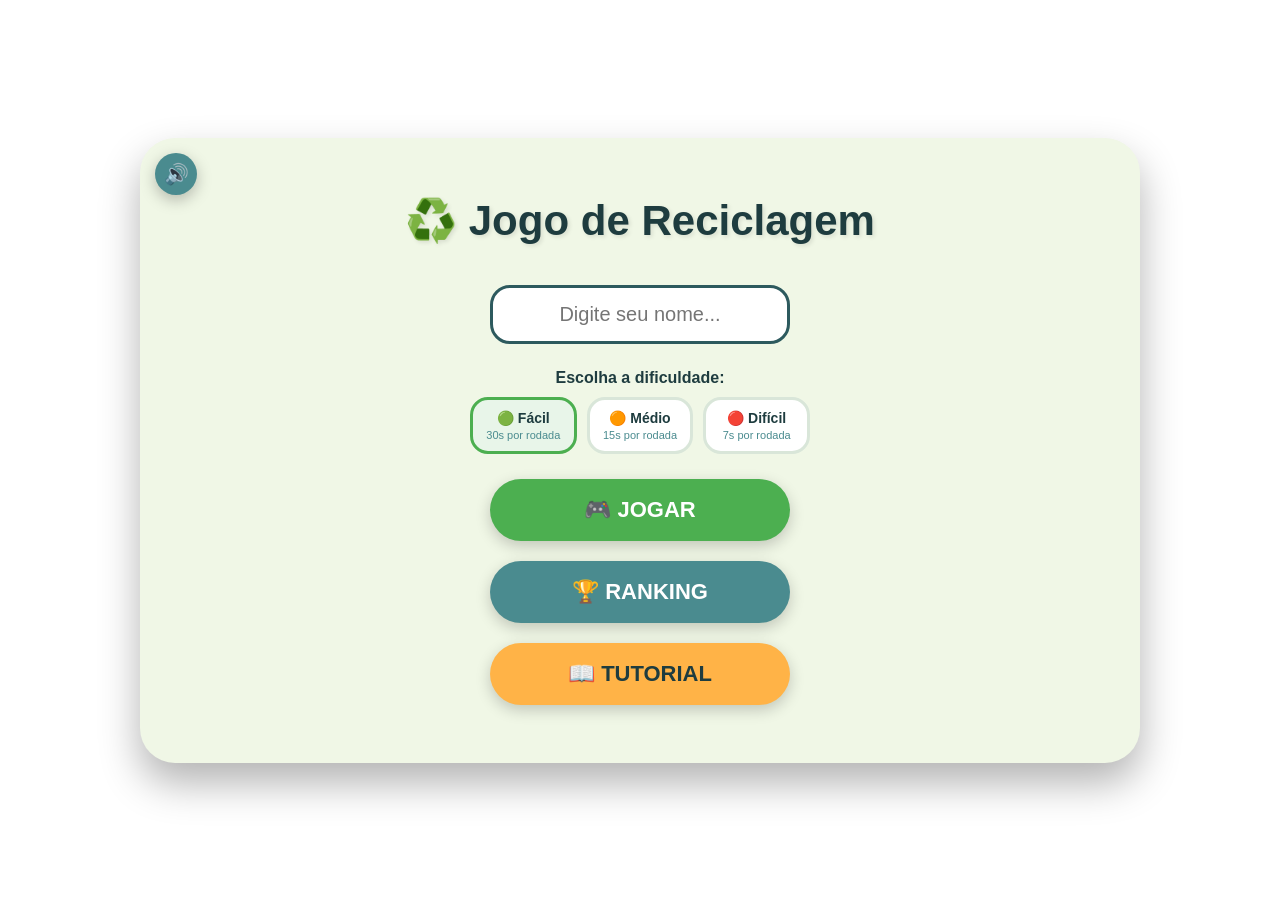
==== src/main/resources/static/index.html @ 47bd76f8 "Adiciona efeitos sonoros e feedback visual nas jogadas Sons de clique, acerto, erro, tempo esgotado," ====
<!DOCTYPE html>
<html lang="pt-BR">
<head>
    <meta charset="UTF-8">
    <meta name="viewport" content="width=device-width, initial-scale=1.0">
    <title>♻️ Jogo de Reciclagem - 10 Rodadas</title>

    <style>

        *{
            margin:0;
            padding:0;
            box-sizing:border-box;
            font-family:'Segoe UI',Tahoma,Geneva,Verdana,sans-serif;
        }

        body{
            background:url('images/backgroud/fundo-jogo.jpg');
            background-size:cover;
            background-position:center;
            background-repeat:no-repeat;
            min-height:100vh;
            display:flex;
            justify-content:center;
            align-items:center;
            padding:10px;
        }

        .game-container{
            background:#f0f7e6;
            border-radius:35px;
            padding:18px 25px;
            box-shadow:0 20px 40px rgba(0,0,0,0.3);
            max-width:1000px;
            width:100%;
            max-height:calc(100vh - 20px);
            overflow:auto;
            position:relative;
        }

        .manual-btn{
            position:absolute;
            top:15px;
            right:15px;
            width:42px;
            height:42px;
            border-radius:50%;
            border:none;
            background:#ffb347;
            color:#1e3c3f;
            font-size:26px;
            font-weight:bold;
            cursor:pointer;
            box-shadow:0 5px 15px rgba(0,0,0,0.25);
            display:flex;
            align-items:center;
            justify-content:center;
            text-decoration:none;
            transition:transform 0.3s, background 0.3s;
        }

        .manual-btn:hover{
            transform:scale(1.1);
            background:#ffd27f;
        }

        .header{
            display:flex;
            justify-content:space-between;
            align-items:center;
            margin-bottom:15px;
            background:#2d5a5e;
            padding:12px 25px;
            border-radius:30px;
            color:white;
        }

        .round-info{
            font-size:20px;
            font-weight:bold;
            background:#ffb347;
            padding:8px 20px;
            border-radius:30px;
            color:#1e3c3f;
        }

        .score-info{
            font-size:22px;
            font-weight:bold;
            background:#ff6f61;
            padding:8px 20px;
            border-radius:30px;
        }

        .attempts-info{
            font-size:18px;
            background:#4a8b8f;
            padding:8px 20px;
            border-radius:30px;
        }

        .lixeira-section{
            background:#d9e6d9;
            border-radius:30px;
            padding:12px;
            margin-bottom:15px;
            text-align:center;
        }

        .lixeira-title{
            font-size:18px;
            color:#1e3c3f;
            margin-bottom:5px;
            font-weight:bold;
        }

        .lixeira-card{
        background:#d9e6d9;
        padding:0;
        border-radius:30px;
        display:inline-block;
        min-width:auto;
        box-shadow:none;
        border:none;
        cursor:pointer;
        transition:transform 0.3s;
    }

        .lixeira-card:hover{
            transform:scale(1.02);
        }

        .lixeira-icon{
            margin-bottom:0;
        }

        .lixeira-icon img{
            width:260px;
            height:260px;
            object-fit:contain;
            display:block;
        }

        .itens-section{
            margin-bottom:15px;
        }

        .itens-grid{
            display:grid;
            grid-template-columns:repeat(4,1fr);
            gap:12px;
            margin-top:10px;
        }

        .item-card{
            background:white;
            border-radius:22px;
            padding:12px;
            text-align:center;
            box-shadow:0 5px 15px rgba(0,0,0,0.1);
            cursor:grab;
            transition:all 0.3s;
            border:3px solid #4a8b8f;
            user-select:none;
        }

        .item-card:hover{
            transform:scale(1.05);
            box-shadow:0 10px 25px rgba(0,0,0,0.2);
        }

        .item-icon{
            width:75px;
            height:75px;
            margin:0 auto 6px;
            display:flex;
            align-items:center;
            justify-content:center;
        }

        .item-icon img{
            width:75px;
            height:75px;
            object-fit:contain;
            display:block;
        }

        .item-nome{
            font-size:16px;
            font-weight:bold;
            color:#1e3c3f;
            margin-bottom:0;
        }

        .message-area{
            background:#ffb347;
            border-radius:25px;
            padding:12px;
            margin:12px 0;
            text-align:center;
            font-size:20px;
            font-weight:bold;
            color:#1e3c3f;
            min-height:55px;
            display:flex;
            align-items:center;
            justify-content:center;
        }

        .next-round-btn{
            background:#2d5a5e;
            color:white;
            border:none;
            padding:14px 30px;
            font-size:22px;
            font-weight:bold;
            border-radius:30px;
            cursor:pointer;
            width:100%;
            display:none;
        }

        .reset-btn{
            background:#ff6f61;
            color:white;
            border:none;
            padding:15px 30px;
            font-size:20px;
            font-weight:bold;
            border-radius:30px;
            cursor:pointer;
            margin-top:20px;
        }

        .final-score{
            text-align:center;
            padding:40px;
            background:white;
            border-radius:40px;
        }

        .hidden{
            display:none !important;
        }

        .drag-over{
            background:#e0f0e0 !important;
            border-color:#4CAF50 !important;
        }

        /* Estilos do Menu Inicial */
        .start-menu {
            text-align: center;
            padding: 40px 20px;
            display: flex;
            flex-direction: column;
            align-items: center;
            justify-content: center;
            min-height: 400px;
        }

        .start-menu h1 {
            color: #1e3c3f;
            margin-bottom: 40px;
            font-size: 42px;
            text-shadow: 2px 2px 4px rgba(0,0,0,0.1);
        }

        .menu-buttons {
            display: flex;
            flex-direction: column;
            gap: 20px;
            width: 100%;
            max-width: 300px;
        }

        .menu-btn {
            padding: 18px 30px;
            font-size: 22px;
            font-weight: bold;
            border-radius: 35px;
            border: none;
            cursor: pointer;
            transition: all 0.3s;
            box-shadow: 0 5px 15px rgba(0,0,0,0.2);
            width: 100%;
            display: flex;
            align-items: center;
            justify-content: center;
            gap: 10px;
        }

        .play-btn {
            background: #4CAF50;
            color: white;
        }

        .play-btn:hover {
            background: #45a049;
            transform: scale(1.05);
        }

        .tutorial-btn {
            background: #ffb347;
            color: #1e3c3f;
        }

        .tutorial-btn:hover {
            background: #ffa726;
            transform: scale(1.05);
        }

        .name-input {
            padding: 15px;
            border-radius: 20px;
            border: 3px solid #2d5a5e;
            font-size: 20px;
            width: 100%;
            max-width: 300px;
            text-align: center;
            margin-bottom: 25px;
            color: #1e3c3f;
            outline: none;
        }

        .name-input:focus {
            border-color: #ffb347;
        }

        .final-message {
            font-size: 24px;
            color: #1e3c3f;
            margin: 20px 0 30px;
            font-weight: bold;
            line-height: 1.4;
        }

        /* Estilos do Modal de Tutorial */
        .modal-overlay {
            position: fixed;
            top: 0;
            left: 0;
            width: 100%;
            height: 100%;
            background: rgba(0,0,0,0.7);
            display: none;
            justify-content: center;
            align-items: center;
            z-index: 1000;
            backdrop-filter: blur(5px);
        }

        .modal-container {
            background: white;
            width: 90%;
            max-width: 800px;
            height: 85%;
            border-radius: 25px;
            position: relative;
            overflow: hidden;
            box-shadow: 0 10px 30px rgba(0,0,0,0.5);
        }

        .modal-close {
            position: absolute;
            top: 15px;
            right: 20px;
            font-size: 35px;
            font-weight: bold;
            color: white;
            cursor: pointer;
            z-index: 1001;
            background: #ff6f61;
            width: 45px;
            height: 45px;
            display: flex;
            align-items: center;
            justify-content: center;
            border-radius: 50%;
            line-height: 1;
            box-shadow: 0 5px 10px rgba(0,0,0,0.2);
            transition: transform 0.2s;
        }

        .modal-close:hover {
            transform: scale(1.1);
        }

        .modal-iframe {
            width: 100%;
            height: 100%;
            border: none;
        }

        /* Seletor de dificuldade */
        .dificuldade-section {
            width: 100%;
            max-width: 340px;
            margin-bottom: 25px;
        }

        .dificuldade-label {
            color: #1e3c3f;
            font-weight: bold;
            margin-bottom: 10px;
            font-size: 16px;
        }

        .dificuldade-buttons {
            display: flex;
            gap: 10px;
        }

        .dificuldade-btn {
            flex: 1;
            background: white;
            border: 3px solid #d9e6d9;
            border-radius: 18px;
            padding: 10px 6px;
            font-size: 14px;
            font-weight: bold;
            color: #1e3c3f;
            cursor: pointer;
            transition: all 0.2s;
        }

        .dificuldade-btn span {
            display: block;
            font-weight: normal;
            font-size: 11px;
            margin-top: 3px;
            color: #4a8b8f;
        }

        .dificuldade-btn:hover {
            border-color: #ffb347;
        }

        .dificuldade-btn.active {
            border-color: #4CAF50;
            background: #e8f5e9;
        }

        .ranking-btn {
            background: #4a8b8f;
            color: white;
        }

        .ranking-btn:hover {
            background: #3d7377;
            transform: scale(1.05);
        }

        /* Timer da rodada */
        .timer-info {
            font-size: 18px;
            font-weight: bold;
            background: #4CAF50;
            padding: 8px 20px;
            border-radius: 30px;
            color: white;
            transition: background 0.3s;
        }

        .timer-info.timer-warning {
            background: #ffb347;
            color: #1e3c3f;
        }

        .timer-info.timer-danger {
            background: #ff3b30;
            animation: pulse-timer 0.6s infinite;
        }

        @keyframes pulse-timer {
            0%, 100% { transform: scale(1); }
            50% { transform: scale(1.08); }
        }

        /* Ranking */
        .final-time-display {
            font-size: 18px;
            color: #4a8b8f;
            font-weight: bold;
            margin-bottom: 10px;
        }

        .ranking-tabs {
            display: flex;
            gap: 8px;
            justify-content: center;
            margin: 20px 0 12px;
            flex-wrap: wrap;
        }

        .ranking-tab-btn {
            background: #d9e6d9;
            border: none;
            border-radius: 20px;
            padding: 8px 16px;
            font-size: 14px;
            font-weight: bold;
            color: #1e3c3f;
            cursor: pointer;
            transition: all 0.2s;
        }

        .ranking-tab-btn.active {
            background: #2d5a5e;
            color: white;
        }

        .ranking-table-wrap {
            max-height: 320px;
            overflow-y: auto;
        }

        .ranking-table {
            width: 100%;
            border-collapse: collapse;
            text-align: left;
        }

        .ranking-table th, .ranking-table td {
            padding: 8px 10px;
            border-bottom: 1px solid #d9e6d9;
            color: #1e3c3f;
        }

        .ranking-table th {
            background: #f0f7e6;
            position: sticky;
            top: 0;
        }

        .ranking-table tr.ranking-destaque {
            background: #fff3d6;
            font-weight: bold;
        }

        .ranking-vazio {
            color: #4a8b8f;
            padding: 20px;
            text-align: center;
        }

        .modal-container.ranking-modal-container {
            height: auto;
            max-height: 85%;
            padding: 30px 20px 20px;
            overflow-y: auto;
        }

        /* Botão de som */
        .sound-btn {
            position:absolute;
            top:15px;
            left:15px;
            width:42px;
            height:42px;
            border-radius:50%;
            border:none;
            background:#4a8b8f;
            color:white;
            font-size:20px;
            cursor:pointer;
            box-shadow:0 5px 15px rgba(0,0,0,0.25);
            display:flex;
            align-items:center;
            justify-content:center;
            transition:transform 0.2s, background 0.3s;
            z-index:10;
        }

        .sound-btn:hover{
            transform:scale(1.1);
            background:#5a9ba0;
        }

        .sound-btn:active{
            transform:scale(0.9);
        }

        /* Feedback tátil em botões */
        .menu-btn:active,
        .dificuldade-btn:active,
        .next-round-btn:active,
        .reset-btn:active,
        .manual-btn:active,
        .ranking-tab-btn:active,
        .modal-close:active{
            transform:scale(0.93);
        }

        .item-card:active{
            transform:scale(0.96);
        }

        /* Animações de acerto/erro */
        .lixeira-shake{
            animation:lixeira-shake-anim 0.4s;
        }

        @keyframes lixeira-shake-anim{
            0%,100%{ transform:translateX(0); }
            20%{ transform:translateX(-12px) rotate(-3deg); }
            40%{ transform:translateX(10px) rotate(3deg); }
            60%{ transform:translateX(-8px) rotate(-2deg); }
            80%{ transform:translateX(8px) rotate(2deg); }
        }

        .lixeira-success{
            animation:lixeira-success-anim 0.5s;
        }

        @keyframes lixeira-success-anim{
            0%{ transform:scale(1); }
            35%{ transform:scale(1.15); box-shadow:0 0 0 14px rgba(76,175,80,0.28); }
            100%{ transform:scale(1); box-shadow:none; }
        }

        .message-pop{
            animation:message-pop-anim 0.3s;
        }

        @keyframes message-pop-anim{
            0%{ transform:scale(0.85); opacity:0.4; }
            100%{ transform:scale(1); opacity:1; }
        }

    </style>
</head>

<body>

<div class="game-container">

    <button class="sound-btn" id="soundToggleBtn" onclick="alternarSom()" title="Ativar/desativar som">🔊</button>

    <!-- Menu Inicial -->
    <div id="startMenu" class="start-menu">
        <h1>♻️ Jogo de Reciclagem</h1>
        <input type="text" id="playerName" class="name-input" placeholder="Digite seu nome..." maxlength="20">

        <div class="dificuldade-section">
            <div class="dificuldade-label">Escolha a dificuldade:</div>
            <div class="dificuldade-buttons">
                <button class="dificuldade-btn active" data-dificuldade="FACIL" onclick="selecionarDificuldade('FACIL', this)">
                    🟢 Fácil<span>30s por rodada</span>
                </button>
                <button class="dificuldade-btn" data-dificuldade="MEDIO" onclick="selecionarDificuldade('MEDIO', this)">
                    🟠 Médio<span>15s por rodada</span>
                </button>
                <button class="dificuldade-btn" data-dificuldade="DIFICIL" onclick="selecionarDificuldade('DIFICIL', this)">
                    🔴 Difícil<span>7s por rodada</span>
                </button>
            </div>
        </div>

        <div class="menu-buttons">
            <button class="menu-btn play-btn" onclick="comecarJogo()">
                🎮 JOGAR
            </button>
            <button class="menu-btn ranking-btn" onclick="abrirRanking()">
                🏆 RANKING
            </button>
            <button class="menu-btn tutorial-btn" onclick="abrirTutorial()">
                📖 TUTORIAL
            </button>
        </div>
    </div>

    <!-- Conteúdo do Jogo -->
    <div id="gameContent" class="hidden">

        <button class="manual-btn" onclick="abrirTutorial()" title="Abrir manual do jogo">
            ?
        </button>

        <div class="header">
            <div class="round-info" id="roundDisplay">Rodada 1/10</div>
            <div class="score-info" id="scoreDisplay">0 Pontos</div>
            <div class="timer-info" id="timerDisplay">⏱️ 30s</div>
            <div class="attempts-info" id="attemptsDisplay">1ª tentativa: 10 pontos</div>
        </div>

        <div id="gameArea">

            <div class="lixeira-section">
                <div class="lixeira-title">Arraste um item para a lixeira:</div>

                <div class="lixeira-card" id="lixeiraAtual">

                    <div class="lixeira-icon" id="lixeiraIcon"></div>

                </div>
            </div>

            <div class="itens-section">

                <h3 style="color:#1e3c3f;margin-bottom:15px;">
                    Escolha um item para reciclar:
                </h3>

                <div class="itens-grid" id="itensGrid"></div>

            </div>

            <div class="message-area" id="messageArea">
                Arraste um item para a lixeira
            </div>

            <button class="next-round-btn" id="nextRoundBtn" onclick="proximaRodada()">
                ▶️ PRÓXIMA RODADA
            </button>

        </div>

        <div id="finalScoreArea" class="final-score hidden">

            <h2> FIM DE JOGO! </h2>

            <p id="finalScoreDisplay" style="font-size: 60px; font-weight: bold; color: #ff6f61; margin: 10px 0;">0</p>

            <p id="finalTimeDisplay" class="final-time-display"></p>

            <p id="finalMessage" class="final-message"></p>

            <button class="reset-btn" onclick="voltarAoMenu()">
                🔄 JOGAR NOVAMENTE
            </button>

            <div class="ranking-tabs" id="finalRankingTabs"></div>
            <div class="ranking-table-wrap" id="finalRankingTable"></div>

        </div>

    </div>

</div>

<!-- Modal de Tutorial -->
<div id="tutorialModal" class="modal-overlay" onclick="fecharTutorialFora(event)">
    <div class="modal-container">
        <span class="modal-close" onclick="fecharTutorial()">&times;</span>
        <iframe src="manual_jogo_reciclagem.html" class="modal-iframe"></iframe>
    </div>
</div>

<!-- Modal de Ranking -->
<div id="rankingModal" class="modal-overlay" onclick="fecharRankingFora(event)">
    <div class="modal-container ranking-modal-container">
        <span class="modal-close" onclick="fecharRanking()">&times;</span>
        <h2 style="color:#1e3c3f;text-align:center;">🏆 Ranking</h2>
        <div class="ranking-tabs" id="rankingModalTabs"></div>
        <div class="ranking-table-wrap" id="rankingModalTable"></div>
    </div>
</div>

<script>

    let sessionId = null;
    let pontuacaoAtual = 0;
    let nomeJogadorAtual = '';
    let dificuldadeSelecionada = 'FACIL';
    let dificuldadeAtual = 'FACIL';
    let tempoLimiteAtual = 0;
    let jogadaBloqueada = false;
    let timerInterval = null;
    let timerDeadline = null;
    let rankingCacheAtual = null;
    let ultimoSegundoTick = null;

    // ===== Efeitos sonoros (arquivos em /sounds) =====

    let soundEnabled = localStorage.getItem('jogoReciclagem_som') !== 'off';
    let tempoPassandoTocando = false;

    const ARQUIVOS_SOM = {
        clique: 'sounds/clique.mp3',
        acerto: 'sounds/acerto.mp3',
        erro: 'sounds/erro.mp3',
        comecoJogo: 'sounds/comeco-jogo.mp3',
        tempoPassando: 'sounds/tempo-passando.mp3'
    };

    const audioElementos = {};
    Object.keys(ARQUIVOS_SOM).forEach(chave => {
        const audio = new Audio(ARQUIVOS_SOM[chave]);
        audio.preload = 'auto';
        audioElementos[chave] = audio;
    });

    function tocarSom(chave, { volume = 0.8 } = {}) {
        if (!soundEnabled) return;
        const original = audioElementos[chave];
        if (!original) return;
        try {
            const instancia = original.cloneNode();
            instancia.volume = volume;
            instancia.play().catch(() => {});
        } catch (e) {
            console.warn('Não foi possível tocar som:', e);
        }
    }

    function somClick() {
        tocarSom('clique', { volume: 0.6 });
    }

    function somAcerto() {
        tocarSom('acerto', { volume: 0.8 });
    }

    function somErro() {
        tocarSom('erro', { volume: 0.7 });
    }

    function somTempoEsgotado() {
        tocarSom('erro', { volume: 0.7 });
    }

    function somComecoJogo() {
        tocarSom('comecoJogo', { volume: 0.7 });
    }

    function somFimDeJogo() {
        tocarSom('acerto', { volume: 0.9 });
    }

    function iniciarSomTempoPassando() {
        if (!soundEnabled || tempoPassandoTocando) return;
        const audio = audioElementos.tempoPassando;
        if (!audio) return;
        tempoPassandoTocando = true;
        audio.loop = true;
        audio.volume = 0.3;
        audio.currentTime = 0;
        audio.play().catch(() => {});
    }

    function pararSomTempoPassando() {
        const audio = audioElementos.tempoPassando;
        if (audio) {
            audio.pause();
            audio.currentTime = 0;
            audio.loop = false;
        }
        tempoPassandoTocando = false;
    }

    function alternarSom() {
        soundEnabled = !soundEnabled;
        localStorage.setItem('jogoReciclagem_som', soundEnabled ? 'on' : 'off');
        document.getElementById('soundToggleBtn').textContent = soundEnabled ? '🔊' : '🔇';
        if (!soundEnabled) {
            pararSomTempoPassando();
        } else {
            somClick();
        }
    }

    function tocarAnimacao(elemento, classe) {
        elemento.classList.remove(classe);
        void elemento.offsetWidth; // reinicia a animação mesmo se já estava ativa
        elemento.classList.add(classe);
        elemento.addEventListener('animationend', () => elemento.classList.remove(classe), { once: true });
    }

    // ===== Fim dos efeitos sonoros =====

    const roundDisplay=document.getElementById('roundDisplay');
    const scoreDisplay=document.getElementById('scoreDisplay');
    const attemptsDisplay=document.getElementById('attemptsDisplay');
    const timerDisplay=document.getElementById('timerDisplay');

    const lixeiraIcon=document.getElementById('lixeiraIcon');

    const itensGrid=document.getElementById('itensGrid');
    const messageArea=document.getElementById('messageArea');

    const nextRoundBtn=document.getElementById('nextRoundBtn');
    const lixeiraCard=document.getElementById('lixeiraAtual');

    const finalScoreArea=document.getElementById('finalScoreArea');
    const finalScoreDisplay=document.getElementById('finalScoreDisplay');

    async function comecarJogo() {
        const inputNome = document.getElementById('playerName');
        const nome = inputNome.value.trim();

        somClick();

        if (!nome) {
            alert("Por favor, digite seu nome para começar!");
            inputNome.focus();
            return;
        }

        try {
            const response = await fetch('/api/jogo/iniciar', {
                method: 'POST',
                headers: { 'Content-Type': 'application/json' },
                body: JSON.stringify({ nomeJogador: nome, dificuldade: dificuldadeSelecionada })
            });

            if (!response.ok) {
                throw new Error('Falha ao iniciar o jogo');
            }

            const dados = await response.json();
            sessionId = dados.sessionId;
            pontuacaoAtual = 0;
            nomeJogadorAtual = nome;
            dificuldadeAtual = dificuldadeSelecionada;

            document.getElementById('startMenu').classList.add('hidden');
            document.getElementById('gameContent').classList.remove('hidden');
            document.getElementById('gameArea').classList.remove('hidden');
            finalScoreArea.classList.add('hidden');
            scoreDisplay.textContent = "0 Pontos";

            somComecoJogo();
            exibirRodada(dados.rodada);
        } catch (error) {
            console.error("Erro ao iniciar jogo:", error);
            alert("Erro ao conectar com o servidor. Verifique se o backend está rodando.");
        }
    }

    function exibirRodada(rodada){

        jogadaBloqueada = false;
        pararSomTempoPassando();

        roundDisplay.textContent=`Rodada ${rodada.numeroRodada}/${rodada.totalRodadas}`;
        atualizarTentativas(rodada.tentativaAtual, rodada.pontosProximaTentativa);
        iniciarTimer(rodada.tempoLimiteSegundos);

        lixeiraIcon.innerHTML=`<img src="${rodada.lixeira.imagemUrl}" alt="${rodada.lixeira.nome}">`;

        itensGrid.innerHTML='';

        rodada.opcoes.forEach(item=>{

            const card=document.createElement('div');
            card.className='item-card';
            card.draggable=true;

            card.innerHTML=`
    <div class="item-icon"><img src="${item.imagemUrl}" alt="${item.nome}"></div>
    <div class="item-nome">${item.nome}</div>
    `;

            card.addEventListener('dragstart',e=>{
                e.dataTransfer.setData('id',item.id);
            });

            itensGrid.appendChild(card);

        });

        messageArea.innerHTML="Arraste um item para a lixeira";
        nextRoundBtn.style.display="none";

    }

    function atualizarTentativas(tentativaAtual, pontosProximaTentativa){
        attemptsDisplay.textContent=`${tentativaAtual}ª tentativa: ${pontosProximaTentativa} pontos`;
    }

    lixeiraCard.addEventListener('dragover',e=>{
        e.preventDefault();
    });

    lixeiraCard.addEventListener('drop',e=>{

        if (jogadaBloqueada) return;

        const id=e.dataTransfer.getData('id');

        processarJogada(parseInt(id));

    });

    async function processarJogada(itemId) {
        if (!sessionId || jogadaBloqueada) return;

        try {
            const response = await fetch(`/api/jogo/${sessionId}/jogada`, {
                method: 'POST',
                headers: { 'Content-Type': 'application/json' },
                body: JSON.stringify({ itemId })
            });

            if (!response.ok) {
                throw new Error('Falha ao processar jogada');
            }

            const resultado = await response.json();
            pontuacaoAtual = resultado.pontuacaoTotal;
            scoreDisplay.textContent = `${pontuacaoAtual} Pontos`;

            if (resultado.acertou) {
                jogadaBloqueada = true;
                pararTimer();
                somAcerto();
                tocarAnimacao(lixeiraCard, 'lixeira-success');
                messageArea.innerHTML = "🎉 ACERTOU!";
                tocarAnimacao(messageArea, 'message-pop');

                if (resultado.jogoFinalizado) {
                    finalizarJogo(resultado.mensagemFinal, resultado.tempoTotalMs);
                } else {
                    nextRoundBtn.style.display = "block";
                }
            } else {
                somErro();
                tocarAnimacao(lixeiraCard, 'lixeira-shake');
                atualizarTentativas(resultado.tentativaAtual, resultado.pontosProximaTentativa);
                messageArea.innerHTML = "❌ ERROU!";
                tocarAnimacao(messageArea, 'message-pop');
            }
        } catch (error) {
            console.error("Erro ao processar jogada:", error);
            alert("Erro ao conectar com o servidor.");
        }
    }

    function iniciarTimer(segundos) {
        pararTimer();
        tempoLimiteAtual = segundos;
        timerDeadline = Date.now() + segundos * 1000;
        atualizarTimerDisplay();
        timerInterval = setInterval(atualizarTimerDisplay, 200);
    }

    function pararTimer() {
        if (timerInterval) {
            clearInterval(timerInterval);
            timerInterval = null;
        }
        pararSomTempoPassando();
    }

    function atualizarTimerDisplay() {
        const restanteMs = timerDeadline - Date.now();
        const restanteSeg = Math.max(0, Math.ceil(restanteMs / 1000));

        timerDisplay.textContent = `⏱️ ${restanteSeg}s`;
        timerDisplay.classList.remove('timer-warning', 'timer-danger');

        if (restanteSeg <= 3) {
            timerDisplay.classList.add('timer-danger');
            if (restanteSeg > 0) {
                iniciarSomTempoPassando();
            }
        } else if (restanteSeg <= Math.ceil(tempoLimiteAtual / 2)) {
            timerDisplay.classList.add('timer-warning');
        }

        if (restanteMs <= 0 && !jogadaBloqueada) {
            jogadaBloqueada = true;
            pararTimer();
            aoTempoEsgotar();
        }
    }

    async function aoTempoEsgotar() {
        if (!sessionId) return;

        somTempoEsgotado();
        tocarAnimacao(lixeiraCard, 'lixeira-shake');
        messageArea.innerHTML = "⏰ TEMPO ESGOTADO!";
        tocarAnimacao(messageArea, 'message-pop');
        nextRoundBtn.style.display = "none";

        try {
            const response = await fetch(`/api/jogo/${sessionId}/tempo-esgotado`, { method: 'POST' });

            if (!response.ok) {
                throw new Error('Falha ao registrar tempo esgotado');
            }

            const dados = await response.json();
            pontuacaoAtual = dados.pontuacaoTotal;
            scoreDisplay.textContent = `${pontuacaoAtual} Pontos`;

            if (dados.jogoFinalizado) {
                finalizarJogo(dados.mensagemFinal, dados.tempoTotalMs);
            } else {
                setTimeout(() => exibirRodada(dados.proximaRodada), 1200);
            }
        } catch (error) {
            console.error("Erro ao registrar tempo esgotado:", error);
            alert("Erro ao conectar com o servidor.");
        }
    }

    async function proximaRodada(){
        if (!sessionId) return;

        somClick();
        nextRoundBtn.style.display="none";

        try {
            const response = await fetch(`/api/jogo/${sessionId}/proxima-rodada`, { method: 'POST' });

            if (!response.ok) {
                throw new Error('Falha ao avançar rodada');
            }

            const rodada = await response.json();
            exibirRodada(rodada);
        } catch (error) {
            console.error("Erro ao avançar rodada:", error);
            alert("Erro ao conectar com o servidor.");
        }
    }

    function voltarAoMenu() {
        somClick();
        sessionId = null;
        pararTimer();
        document.getElementById('gameContent').classList.add('hidden');
        document.getElementById('startMenu').classList.remove('hidden');
        document.getElementById('playerName').focus();
    }

    async function finalizarJogo(mensagemFinal, tempoTotalMs){

        pararTimer();
        somFimDeJogo();

        document.getElementById('gameArea').classList.add('hidden');

        finalScoreArea.classList.remove('hidden');

        finalScoreDisplay.textContent=pontuacaoAtual + " Pontos";

        document.getElementById('finalTimeDisplay').textContent = `⏱️ Tempo total: ${(tempoTotalMs / 1000).toFixed(1)}s`;

        document.getElementById('finalMessage').textContent = mensagemFinal;

        const tabsEl = document.getElementById('finalRankingTabs');
        const tabelaEl = document.getElementById('finalRankingTable');
        tabelaEl.innerHTML = '<p class="ranking-vazio">Carregando ranking...</p>';

        try {
            rankingCacheAtual = await buscarTodosRankings();
            criarTabsRanking(tabsEl, tabelaEl, dificuldadeAtual, {
                nome: nomeJogadorAtual,
                pontuacao: pontuacaoAtual,
                tempoTotalMs: tempoTotalMs,
                dificuldade: dificuldadeAtual
            });
        } catch (error) {
            console.error("Erro ao carregar ranking:", error);
            tabelaEl.innerHTML = '<p class="ranking-vazio">Não foi possível carregar o ranking.</p>';
        }
    }

    function selecionarDificuldade(dificuldade, botaoEl) {
        somClick();
        dificuldadeSelecionada = dificuldade;
        document.querySelectorAll('.dificuldade-btn').forEach(b => b.classList.remove('active'));
        botaoEl.classList.add('active');
    }

    function escapeHtml(texto) {
        const div = document.createElement('div');
        div.textContent = texto;
        return div.innerHTML;
    }

    async function buscarTodosRankings() {
        const response = await fetch('/api/ranking');
        if (!response.ok) {
            throw new Error('Falha ao buscar ranking');
        }
        return response.json();
    }

    const NOMES_DIFICULDADE = { FACIL: '🟢 Fácil', MEDIO: '🟠 Médio', DIFICIL: '🔴 Difícil' };

    function criarTabsRanking(containerTabs, containerTabela, dificuldadeInicial, destaque) {
        containerTabs.innerHTML = '';

        Object.keys(NOMES_DIFICULDADE).forEach(dificuldade => {
            const btn = document.createElement('button');
            btn.className = 'ranking-tab-btn' + (dificuldade === dificuldadeInicial ? ' active' : '');
            btn.textContent = NOMES_DIFICULDADE[dificuldade];
            btn.onclick = () => {
                containerTabs.querySelectorAll('.ranking-tab-btn').forEach(b => b.classList.remove('active'));
                btn.classList.add('active');
                renderizarTabelaRanking(containerTabela, rankingCacheAtual[dificuldade],
                    destaque && destaque.dificuldade === dificuldade ? destaque : null);
            };
            containerTabs.appendChild(btn);
        });

        renderizarTabelaRanking(containerTabela, rankingCacheAtual[dificuldadeInicial],
            destaque && destaque.dificuldade === dificuldadeInicial ? destaque : null);
    }

    function renderizarTabelaRanking(container, entradas, destaque) {
        if (!entradas || entradas.length === 0) {
            container.innerHTML = '<p class="ranking-vazio">Nenhuma pontuação registrada ainda.</p>';
            return;
        }

        let html = '<table class="ranking-table"><thead><tr><th>#</th><th>Nome</th><th>Pontos</th><th>Tempo</th></tr></thead><tbody>';

        entradas.forEach((entrada, index) => {
            const destacar = destaque
                && entrada.nomeJogador === destaque.nome
                && entrada.pontuacao === destaque.pontuacao
                && entrada.tempoTotalMs === destaque.tempoTotalMs;

            html += `<tr class="${destacar ? 'ranking-destaque' : ''}">
                <td>${index + 1}º</td>
                <td>${escapeHtml(entrada.nomeJogador)}</td>
                <td>${entrada.pontuacao}</td>
                <td>${(entrada.tempoTotalMs / 1000).toFixed(1)}s</td>
            </tr>`;
        });

        html += '</tbody></table>';
        container.innerHTML = html;
    }

    async function abrirRanking() {
        somClick();
        document.getElementById('rankingModal').style.display = 'flex';
        const tabsEl = document.getElementById('rankingModalTabs');
        const tabelaEl = document.getElementById('rankingModalTable');
        tabelaEl.innerHTML = '<p class="ranking-vazio">Carregando ranking...</p>';

        try {
            rankingCacheAtual = await buscarTodosRankings();
            criarTabsRanking(tabsEl, tabelaEl, dificuldadeSelecionada, null);
        } catch (error) {
            console.error("Erro ao carregar ranking:", error);
            tabelaEl.innerHTML = '<p class="ranking-vazio">Não foi possível carregar o ranking.</p>';
        }
    }

    function fecharRanking() {
        somClick();
        document.getElementById('rankingModal').style.display = 'none';
    }

    function fecharRankingFora(event) {
        if (event.target.id === 'rankingModal') {
            fecharRanking();
        }
    }

    function abrirTutorial() {
        somClick();
        document.getElementById('tutorialModal').style.display = 'flex';
    }

    function fecharTutorial() {
        somClick();
        document.getElementById('tutorialModal').style.display = 'none';
    }

    function fecharTutorialFora(event) {
        if (event.target.id === 'tutorialModal') {
            fecharTutorial();
        }
    }

    window.onload = function() {
        document.getElementById('soundToggleBtn').textContent = soundEnabled ? '🔊' : '🔇';

        document.getElementById('playerName').addEventListener('keypress', function(e) {
            if (e.key === 'Enter') {
                comecarJogo();
            }
        });
    };

</script>

</body>
</html>
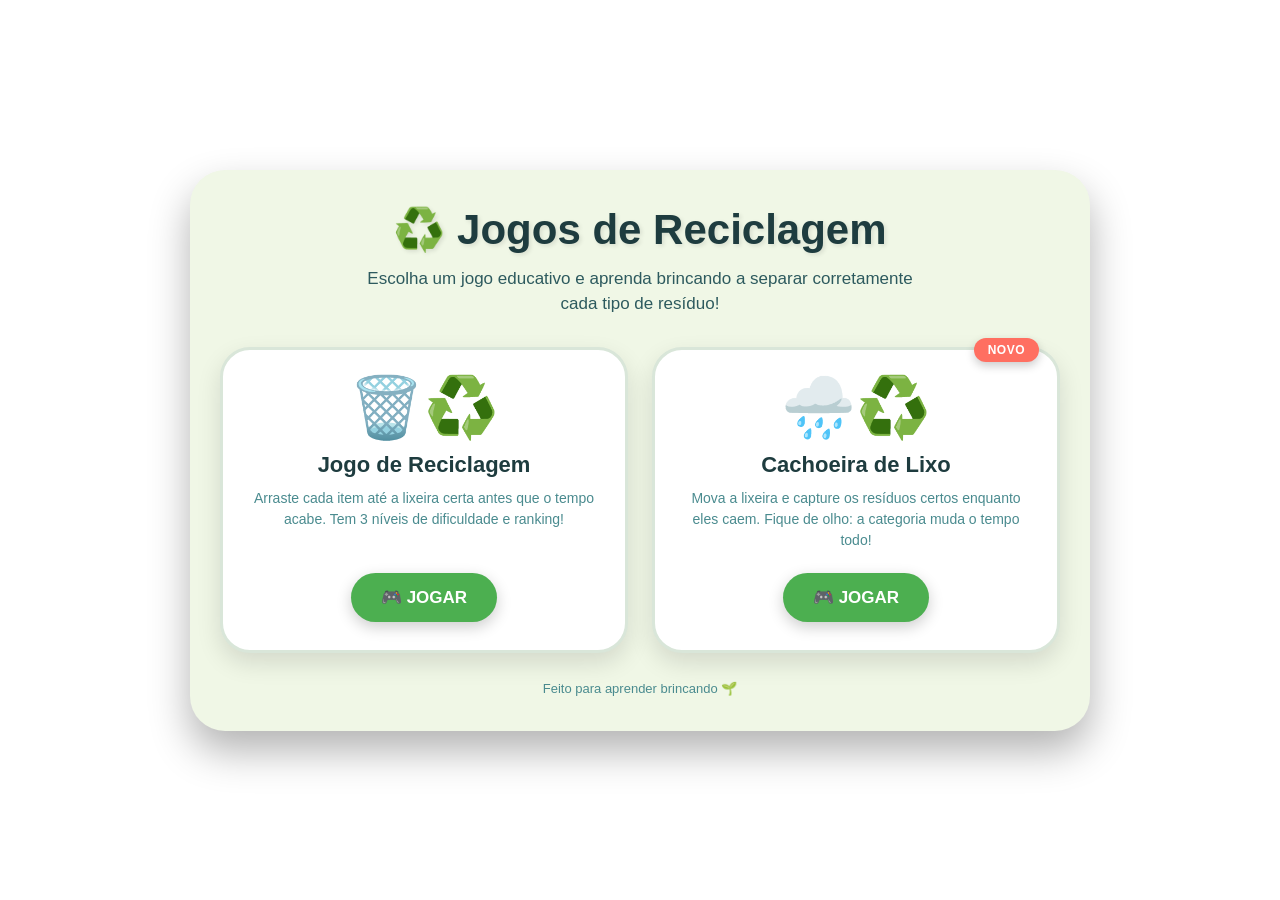
==== commit 70d6e850: "Adiciona hub de selecao de jogos e novo jogo Cachoeira de Lixo - index.html vira o hub inicial: apre" ====
--- a/src/main/resources/static/index.html
+++ b/src/main/resources/static/index.html
@@ -3,7 +3,7 @@
 <head>
     <meta charset="UTF-8">
     <meta name="viewport" content="width=device-width, initial-scale=1.0">
-    <title>♻️ Jogo de Reciclagem - 10 Rodadas</title>
+    <title>♻️ Jogos de Reciclagem</title>
 
     <style>
 
@@ -26,606 +26,140 @@
             padding:10px;
         }
 
-        .game-container{
+        .hub-container{
             background:#f0f7e6;
             border-radius:35px;
-            padding:18px 25px;
+            padding:35px 30px;
             box-shadow:0 20px 40px rgba(0,0,0,0.3);
-            max-width:1000px;
+            max-width:900px;
             width:100%;
             max-height:calc(100vh - 20px);
             overflow:auto;
+        }
+
+        .hub-header{
+            text-align:center;
+            margin-bottom:30px;
+        }
+
+        .hub-header h1{
+            color:#1e3c3f;
+            font-size:42px;
+            text-shadow:2px 2px 4px rgba(0,0,0,0.1);
+            margin-bottom:12px;
+        }
+
+        .hub-header p{
+            color:#2d5a5e;
+            font-size:17px;
+            line-height:1.5;
+            max-width:560px;
+            margin:0 auto;
+        }
+
+        .jogos-grid{
+            display:grid;
+            grid-template-columns:1fr 1fr;
+            gap:24px;
+        }
+
+        .jogo-card{
             position:relative;
-        }
-
-        .manual-btn{
+            background:white;
+            border-radius:30px;
+            padding:28px 22px;
+            text-align:center;
+            box-shadow:0 10px 25px rgba(0,0,0,0.12);
+            border:3px solid #d9e6d9;
+            display:flex;
+            flex-direction:column;
+            align-items:center;
+            transition:transform 0.3s, box-shadow 0.3s, border-color 0.3s;
+        }
+
+        .jogo-card:hover{
+            transform:translateY(-6px);
+            box-shadow:0 18px 32px rgba(0,0,0,0.18);
+            border-color:#ffb347;
+        }
+
+        .jogo-card-badge{
             position:absolute;
-            top:15px;
-            right:15px;
-            width:42px;
-            height:42px;
-            border-radius:50%;
-            border:none;
-            background:#ffb347;
-            color:#1e3c3f;
-            font-size:26px;
-            font-weight:bold;
-            cursor:pointer;
-            box-shadow:0 5px 15px rgba(0,0,0,0.25);
-            display:flex;
-            align-items:center;
-            justify-content:center;
-            text-decoration:none;
-            transition:transform 0.3s, background 0.3s;
-        }
-
-        .manual-btn:hover{
-            transform:scale(1.1);
-            background:#ffd27f;
-        }
-
-        .header{
-            display:flex;
-            justify-content:space-between;
-            align-items:center;
-            margin-bottom:15px;
-            background:#2d5a5e;
-            padding:12px 25px;
-            border-radius:30px;
-            color:white;
-        }
-
-        .round-info{
-            font-size:20px;
-            font-weight:bold;
-            background:#ffb347;
-            padding:8px 20px;
-            border-radius:30px;
-            color:#1e3c3f;
-        }
-
-        .score-info{
-            font-size:22px;
-            font-weight:bold;
-            background:#ff6f61;
-            padding:8px 20px;
-            border-radius:30px;
-        }
-
-        .attempts-info{
-            font-size:18px;
-            background:#4a8b8f;
-            padding:8px 20px;
-            border-radius:30px;
-        }
-
-        .lixeira-section{
-            background:#d9e6d9;
-            border-radius:30px;
-            padding:12px;
-            margin-bottom:15px;
-            text-align:center;
-        }
-
-        .lixeira-title{
-            font-size:18px;
-            color:#1e3c3f;
-            margin-bottom:5px;
-            font-weight:bold;
-        }
-
-        .lixeira-card{
-        background:#d9e6d9;
-        padding:0;
-        border-radius:30px;
-        display:inline-block;
-        min-width:auto;
-        box-shadow:none;
-        border:none;
-        cursor:pointer;
-        transition:transform 0.3s;
-    }
-
-        .lixeira-card:hover{
-            transform:scale(1.02);
-        }
-
-        .lixeira-icon{
-            margin-bottom:0;
-        }
-
-        .lixeira-icon img{
-            width:260px;
-            height:260px;
-            object-fit:contain;
-            display:block;
-        }
-
-        .itens-section{
-            margin-bottom:15px;
-        }
-
-        .itens-grid{
-            display:grid;
-            grid-template-columns:repeat(4,1fr);
-            gap:12px;
-            margin-top:10px;
-        }
-
-        .item-card{
-            background:white;
-            border-radius:22px;
-            padding:12px;
-            text-align:center;
-            box-shadow:0 5px 15px rgba(0,0,0,0.1);
-            cursor:grab;
-            transition:all 0.3s;
-            border:3px solid #4a8b8f;
-            user-select:none;
-        }
-
-        .item-card:hover{
-            transform:scale(1.05);
-            box-shadow:0 10px 25px rgba(0,0,0,0.2);
-        }
-
-        .item-icon{
-            width:75px;
-            height:75px;
-            margin:0 auto 6px;
-            display:flex;
-            align-items:center;
-            justify-content:center;
-        }
-
-        .item-icon img{
-            width:75px;
-            height:75px;
-            object-fit:contain;
-            display:block;
-        }
-
-        .item-nome{
-            font-size:16px;
-            font-weight:bold;
-            color:#1e3c3f;
-            margin-bottom:0;
-        }
-
-        .message-area{
-            background:#ffb347;
-            border-radius:25px;
-            padding:12px;
-            margin:12px 0;
-            text-align:center;
-            font-size:20px;
-            font-weight:bold;
-            color:#1e3c3f;
-            min-height:55px;
-            display:flex;
-            align-items:center;
-            justify-content:center;
-        }
-
-        .next-round-btn{
-            background:#2d5a5e;
-            color:white;
-            border:none;
-            padding:14px 30px;
-            font-size:22px;
-            font-weight:bold;
-            border-radius:30px;
-            cursor:pointer;
-            width:100%;
-            display:none;
-        }
-
-        .reset-btn{
+            top:-12px;
+            right:18px;
             background:#ff6f61;
             color:white;
-            border:none;
-            padding:15px 30px;
-            font-size:20px;
+            font-size:12px;
             font-weight:bold;
+            padding:5px 14px;
+            border-radius:20px;
+            box-shadow:0 4px 10px rgba(0,0,0,0.2);
+            letter-spacing:0.5px;
+        }
+
+        .jogo-card-icone{
+            font-size:60px;
+            margin-bottom:14px;
+            line-height:1;
+        }
+
+        .jogo-card h2{
+            color:#1e3c3f;
+            font-size:22px;
+            margin-bottom:10px;
+        }
+
+        .jogo-card p{
+            color:#4a8b8f;
+            font-size:14px;
+            line-height:1.5;
+            margin-bottom:22px;
+            flex-grow:1;
+        }
+
+        .jogar-btn{
+            display:inline-flex;
+            align-items:center;
+            gap:8px;
+            background:#4CAF50;
+            color:white;
+            text-decoration:none;
+            padding:14px 30px;
             border-radius:30px;
-            cursor:pointer;
-            margin-top:20px;
-        }
-
-        .final-score{
+            font-weight:bold;
+            font-size:17px;
+            box-shadow:0 5px 15px rgba(0,0,0,0.2);
+            transition:transform 0.2s, background 0.2s;
+        }
+
+        .jogar-btn:hover{
+            background:#45a049;
+            transform:scale(1.05);
+        }
+
+        .jogar-btn:active{
+            transform:scale(0.94);
+        }
+
+        .hub-footer{
             text-align:center;
-            padding:40px;
-            background:white;
-            border-radius:40px;
-        }
-
-        .hidden{
-            display:none !important;
-        }
-
-        .drag-over{
-            background:#e0f0e0 !important;
-            border-color:#4CAF50 !important;
-        }
-
-        /* Estilos do Menu Inicial */
-        .start-menu {
-            text-align: center;
-            padding: 40px 20px;
-            display: flex;
-            flex-direction: column;
-            align-items: center;
-            justify-content: center;
-            min-height: 400px;
-        }
-
-        .start-menu h1 {
-            color: #1e3c3f;
-            margin-bottom: 40px;
-            font-size: 42px;
-            text-shadow: 2px 2px 4px rgba(0,0,0,0.1);
-        }
-
-        .menu-buttons {
-            display: flex;
-            flex-direction: column;
-            gap: 20px;
-            width: 100%;
-            max-width: 300px;
-        }
-
-        .menu-btn {
-            padding: 18px 30px;
-            font-size: 22px;
-            font-weight: bold;
-            border-radius: 35px;
-            border: none;
-            cursor: pointer;
-            transition: all 0.3s;
-            box-shadow: 0 5px 15px rgba(0,0,0,0.2);
-            width: 100%;
-            display: flex;
-            align-items: center;
-            justify-content: center;
-            gap: 10px;
-        }
-
-        .play-btn {
-            background: #4CAF50;
-            color: white;
-        }
-
-        .play-btn:hover {
-            background: #45a049;
-            transform: scale(1.05);
-        }
-
-        .tutorial-btn {
-            background: #ffb347;
-            color: #1e3c3f;
-        }
-
-        .tutorial-btn:hover {
-            background: #ffa726;
-            transform: scale(1.05);
-        }
-
-        .name-input {
-            padding: 15px;
-            border-radius: 20px;
-            border: 3px solid #2d5a5e;
-            font-size: 20px;
-            width: 100%;
-            max-width: 300px;
-            text-align: center;
-            margin-bottom: 25px;
-            color: #1e3c3f;
-            outline: none;
-        }
-
-        .name-input:focus {
-            border-color: #ffb347;
-        }
-
-        .final-message {
-            font-size: 24px;
-            color: #1e3c3f;
-            margin: 20px 0 30px;
-            font-weight: bold;
-            line-height: 1.4;
-        }
-
-        /* Estilos do Modal de Tutorial */
-        .modal-overlay {
-            position: fixed;
-            top: 0;
-            left: 0;
-            width: 100%;
-            height: 100%;
-            background: rgba(0,0,0,0.7);
-            display: none;
-            justify-content: center;
-            align-items: center;
-            z-index: 1000;
-            backdrop-filter: blur(5px);
-        }
-
-        .modal-container {
-            background: white;
-            width: 90%;
-            max-width: 800px;
-            height: 85%;
-            border-radius: 25px;
-            position: relative;
-            overflow: hidden;
-            box-shadow: 0 10px 30px rgba(0,0,0,0.5);
-        }
-
-        .modal-close {
-            position: absolute;
-            top: 15px;
-            right: 20px;
-            font-size: 35px;
-            font-weight: bold;
-            color: white;
-            cursor: pointer;
-            z-index: 1001;
-            background: #ff6f61;
-            width: 45px;
-            height: 45px;
-            display: flex;
-            align-items: center;
-            justify-content: center;
-            border-radius: 50%;
-            line-height: 1;
-            box-shadow: 0 5px 10px rgba(0,0,0,0.2);
-            transition: transform 0.2s;
-        }
-
-        .modal-close:hover {
-            transform: scale(1.1);
-        }
-
-        .modal-iframe {
-            width: 100%;
-            height: 100%;
-            border: none;
-        }
-
-        /* Seletor de dificuldade */
-        .dificuldade-section {
-            width: 100%;
-            max-width: 340px;
-            margin-bottom: 25px;
-        }
-
-        .dificuldade-label {
-            color: #1e3c3f;
-            font-weight: bold;
-            margin-bottom: 10px;
-            font-size: 16px;
-        }
-
-        .dificuldade-buttons {
-            display: flex;
-            gap: 10px;
-        }
-
-        .dificuldade-btn {
-            flex: 1;
-            background: white;
-            border: 3px solid #d9e6d9;
-            border-radius: 18px;
-            padding: 10px 6px;
-            font-size: 14px;
-            font-weight: bold;
-            color: #1e3c3f;
-            cursor: pointer;
-            transition: all 0.2s;
-        }
-
-        .dificuldade-btn span {
-            display: block;
-            font-weight: normal;
-            font-size: 11px;
-            margin-top: 3px;
-            color: #4a8b8f;
-        }
-
-        .dificuldade-btn:hover {
-            border-color: #ffb347;
-        }
-
-        .dificuldade-btn.active {
-            border-color: #4CAF50;
-            background: #e8f5e9;
-        }
-
-        .ranking-btn {
-            background: #4a8b8f;
-            color: white;
-        }
-
-        .ranking-btn:hover {
-            background: #3d7377;
-            transform: scale(1.05);
-        }
-
-        /* Timer da rodada */
-        .timer-info {
-            font-size: 18px;
-            font-weight: bold;
-            background: #4CAF50;
-            padding: 8px 20px;
-            border-radius: 30px;
-            color: white;
-            transition: background 0.3s;
-        }
-
-        .timer-info.timer-warning {
-            background: #ffb347;
-            color: #1e3c3f;
-        }
-
-        .timer-info.timer-danger {
-            background: #ff3b30;
-            animation: pulse-timer 0.6s infinite;
-        }
-
-        @keyframes pulse-timer {
-            0%, 100% { transform: scale(1); }
-            50% { transform: scale(1.08); }
-        }
-
-        /* Ranking */
-        .final-time-display {
-            font-size: 18px;
-            color: #4a8b8f;
-            font-weight: bold;
-            margin-bottom: 10px;
-        }
-
-        .ranking-tabs {
-            display: flex;
-            gap: 8px;
-            justify-content: center;
-            margin: 20px 0 12px;
-            flex-wrap: wrap;
-        }
-
-        .ranking-tab-btn {
-            background: #d9e6d9;
-            border: none;
-            border-radius: 20px;
-            padding: 8px 16px;
-            font-size: 14px;
-            font-weight: bold;
-            color: #1e3c3f;
-            cursor: pointer;
-            transition: all 0.2s;
-        }
-
-        .ranking-tab-btn.active {
-            background: #2d5a5e;
-            color: white;
-        }
-
-        .ranking-table-wrap {
-            max-height: 320px;
-            overflow-y: auto;
-        }
-
-        .ranking-table {
-            width: 100%;
-            border-collapse: collapse;
-            text-align: left;
-        }
-
-        .ranking-table th, .ranking-table td {
-            padding: 8px 10px;
-            border-bottom: 1px solid #d9e6d9;
-            color: #1e3c3f;
-        }
-
-        .ranking-table th {
-            background: #f0f7e6;
-            position: sticky;
-            top: 0;
-        }
-
-        .ranking-table tr.ranking-destaque {
-            background: #fff3d6;
-            font-weight: bold;
-        }
-
-        .ranking-vazio {
-            color: #4a8b8f;
-            padding: 20px;
-            text-align: center;
-        }
-
-        .modal-container.ranking-modal-container {
-            height: auto;
-            max-height: 85%;
-            padding: 30px 20px 20px;
-            overflow-y: auto;
-        }
-
-        /* Botão de som */
-        .sound-btn {
-            position:absolute;
-            top:15px;
-            left:15px;
-            width:42px;
-            height:42px;
-            border-radius:50%;
-            border:none;
-            background:#4a8b8f;
-            color:white;
-            font-size:20px;
-            cursor:pointer;
-            box-shadow:0 5px 15px rgba(0,0,0,0.25);
-            display:flex;
-            align-items:center;
-            justify-content:center;
-            transition:transform 0.2s, background 0.3s;
-            z-index:10;
-        }
-
-        .sound-btn:hover{
-            transform:scale(1.1);
-            background:#5a9ba0;
-        }
-
-        .sound-btn:active{
-            transform:scale(0.9);
-        }
-
-        /* Feedback tátil em botões */
-        .menu-btn:active,
-        .dificuldade-btn:active,
-        .next-round-btn:active,
-        .reset-btn:active,
-        .manual-btn:active,
-        .ranking-tab-btn:active,
-        .modal-close:active{
-            transform:scale(0.93);
-        }
-
-        .item-card:active{
-            transform:scale(0.96);
-        }
-
-        /* Animações de acerto/erro */
-        .lixeira-shake{
-            animation:lixeira-shake-anim 0.4s;
-        }
-
-        @keyframes lixeira-shake-anim{
-            0%,100%{ transform:translateX(0); }
-            20%{ transform:translateX(-12px) rotate(-3deg); }
-            40%{ transform:translateX(10px) rotate(3deg); }
-            60%{ transform:translateX(-8px) rotate(-2deg); }
-            80%{ transform:translateX(8px) rotate(2deg); }
-        }
-
-        .lixeira-success{
-            animation:lixeira-success-anim 0.5s;
-        }
-
-        @keyframes lixeira-success-anim{
-            0%{ transform:scale(1); }
-            35%{ transform:scale(1.15); box-shadow:0 0 0 14px rgba(76,175,80,0.28); }
-            100%{ transform:scale(1); box-shadow:none; }
-        }
-
-        .message-pop{
-            animation:message-pop-anim 0.3s;
-        }
-
-        @keyframes message-pop-anim{
-            0%{ transform:scale(0.85); opacity:0.4; }
-            100%{ transform:scale(1); opacity:1; }
+            color:#4a8b8f;
+            font-size:13px;
+            margin-top:28px;
+        }
+
+        @media (max-width:700px){
+            .jogos-grid{
+                grid-template-columns:1fr;
+            }
+
+            .hub-header h1{
+                font-size:32px;
+            }
+
+            .hub-container{
+                padding:25px 18px;
+            }
         }
 
     </style>
@@ -633,656 +167,35 @@
 
 <body>
 
-<div class="game-container">
-
-    <button class="sound-btn" id="soundToggleBtn" onclick="alternarSom()" title="Ativar/desativar som">🔊</button>
-
-    <!-- Menu Inicial -->
-    <div id="startMenu" class="start-menu">
-        <h1>♻️ Jogo de Reciclagem</h1>
-        <input type="text" id="playerName" class="name-input" placeholder="Digite seu nome..." maxlength="20">
-
-        <div class="dificuldade-section">
-            <div class="dificuldade-label">Escolha a dificuldade:</div>
-            <div class="dificuldade-buttons">
-                <button class="dificuldade-btn active" data-dificuldade="FACIL" onclick="selecionarDificuldade('FACIL', this)">
-                    🟢 Fácil<span>30s por rodada</span>
-                </button>
-                <button class="dificuldade-btn" data-dificuldade="MEDIO" onclick="selecionarDificuldade('MEDIO', this)">
-                    🟠 Médio<span>15s por rodada</span>
-                </button>
-                <button class="dificuldade-btn" data-dificuldade="DIFICIL" onclick="selecionarDificuldade('DIFICIL', this)">
-                    🔴 Difícil<span>7s por rodada</span>
-                </button>
-            </div>
+<div class="hub-container">
+
+    <div class="hub-header">
+        <h1>♻️ Jogos de Reciclagem</h1>
+        <p>Escolha um jogo educativo e aprenda brincando a separar corretamente cada tipo de resíduo!</p>
+    </div>
+
+    <div class="jogos-grid">
+
+        <div class="jogo-card">
+            <div class="jogo-card-icone">🗑️♻️</div>
+            <h2>Jogo de Reciclagem</h2>
+            <p>Arraste cada item até a lixeira certa antes que o tempo acabe. Tem 3 níveis de dificuldade e ranking!</p>
+            <a class="jogar-btn" href="jogo-reciclagem.html">🎮 JOGAR</a>
         </div>
 
-        <div class="menu-buttons">
-            <button class="menu-btn play-btn" onclick="comecarJogo()">
-                🎮 JOGAR
-            </button>
-            <button class="menu-btn ranking-btn" onclick="abrirRanking()">
-                🏆 RANKING
-            </button>
-            <button class="menu-btn tutorial-btn" onclick="abrirTutorial()">
-                📖 TUTORIAL
-            </button>
+        <div class="jogo-card">
+            <span class="jogo-card-badge">NOVO</span>
+            <div class="jogo-card-icone">🌧️♻️</div>
+            <h2>Cachoeira de Lixo</h2>
+            <p>Mova a lixeira e capture os resíduos certos enquanto eles caem. Fique de olho: a categoria muda o tempo todo!</p>
+            <a class="jogar-btn" href="cachoeira-lixo.html">🎮 JOGAR</a>
         </div>
+
     </div>
 
-    <!-- Conteúdo do Jogo -->
-    <div id="gameContent" class="hidden">
-
-        <button class="manual-btn" onclick="abrirTutorial()" title="Abrir manual do jogo">
-            ?
-        </button>
-
-        <div class="header">
-            <div class="round-info" id="roundDisplay">Rodada 1/10</div>
-            <div class="score-info" id="scoreDisplay">0 Pontos</div>
-            <div class="timer-info" id="timerDisplay">⏱️ 30s</div>
-            <div class="attempts-info" id="attemptsDisplay">1ª tentativa: 10 pontos</div>
-        </div>
-
-        <div id="gameArea">
-
-            <div class="lixeira-section">
-                <div class="lixeira-title">Arraste um item para a lixeira:</div>
-
-                <div class="lixeira-card" id="lixeiraAtual">
-
-                    <div class="lixeira-icon" id="lixeiraIcon"></div>
-
-                </div>
-            </div>
-
-            <div class="itens-section">
-
-                <h3 style="color:#1e3c3f;margin-bottom:15px;">
-                    Escolha um item para reciclar:
-                </h3>
-
-                <div class="itens-grid" id="itensGrid"></div>
-
-            </div>
-
-            <div class="message-area" id="messageArea">
-                Arraste um item para a lixeira
-            </div>
-
-            <button class="next-round-btn" id="nextRoundBtn" onclick="proximaRodada()">
-                ▶️ PRÓXIMA RODADA
-            </button>
-
-        </div>
-
-        <div id="finalScoreArea" class="final-score hidden">
-
-            <h2> FIM DE JOGO! </h2>
-
-            <p id="finalScoreDisplay" style="font-size: 60px; font-weight: bold; color: #ff6f61; margin: 10px 0;">0</p>
-
-            <p id="finalTimeDisplay" class="final-time-display"></p>
-
-            <p id="finalMessage" class="final-message"></p>
-
-            <button class="reset-btn" onclick="voltarAoMenu()">
-                🔄 JOGAR NOVAMENTE
-            </button>
-
-            <div class="ranking-tabs" id="finalRankingTabs"></div>
-            <div class="ranking-table-wrap" id="finalRankingTable"></div>
-
-        </div>
-
-    </div>
+    <p class="hub-footer">Feito para aprender brincando 🌱</p>
 
 </div>
-
-<!-- Modal de Tutorial -->
-<div id="tutorialModal" class="modal-overlay" onclick="fecharTutorialFora(event)">
-    <div class="modal-container">
-        <span class="modal-close" onclick="fecharTutorial()">&times;</span>
-        <iframe src="manual_jogo_reciclagem.html" class="modal-iframe"></iframe>
-    </div>
-</div>
-
-<!-- Modal de Ranking -->
-<div id="rankingModal" class="modal-overlay" onclick="fecharRankingFora(event)">
-    <div class="modal-container ranking-modal-container">
-        <span class="modal-close" onclick="fecharRanking()">&times;</span>
-        <h2 style="color:#1e3c3f;text-align:center;">🏆 Ranking</h2>
-        <div class="ranking-tabs" id="rankingModalTabs"></div>
-        <div class="ranking-table-wrap" id="rankingModalTable"></div>
-    </div>
-</div>
-
-<script>
-
-    let sessionId = null;
-    let pontuacaoAtual = 0;
-    let nomeJogadorAtual = '';
-    let dificuldadeSelecionada = 'FACIL';
-    let dificuldadeAtual = 'FACIL';
-    let tempoLimiteAtual = 0;
-    let jogadaBloqueada = false;
-    let timerInterval = null;
-    let timerDeadline = null;
-    let rankingCacheAtual = null;
-    let ultimoSegundoTick = null;
-
-    // ===== Efeitos sonoros (arquivos em /sounds) =====
-
-    let soundEnabled = localStorage.getItem('jogoReciclagem_som') !== 'off';
-    let tempoPassandoTocando = false;
-
-    const ARQUIVOS_SOM = {
-        clique: 'sounds/clique.mp3',
-        acerto: 'sounds/acerto.mp3',
-        erro: 'sounds/erro.mp3',
-        comecoJogo: 'sounds/comeco-jogo.mp3',
-        tempoPassando: 'sounds/tempo-passando.mp3'
-    };
-
-    const audioElementos = {};
-    Object.keys(ARQUIVOS_SOM).forEach(chave => {
-        const audio = new Audio(ARQUIVOS_SOM[chave]);
-        audio.preload = 'auto';
-        audioElementos[chave] = audio;
-    });
-
-    function tocarSom(chave, { volume = 0.8 } = {}) {
-        if (!soundEnabled) return;
-        const original = audioElementos[chave];
-        if (!original) return;
-        try {
-            const instancia = original.cloneNode();
-            instancia.volume = volume;
-            instancia.play().catch(() => {});
-        } catch (e) {
-            console.warn('Não foi possível tocar som:', e);
-        }
-    }
-
-    function somClick() {
-        tocarSom('clique', { volume: 0.6 });
-    }
-
-    function somAcerto() {
-        tocarSom('acerto', { volume: 0.8 });
-    }
-
-    function somErro() {
-        tocarSom('erro', { volume: 0.7 });
-    }
-
-    function somTempoEsgotado() {
-        tocarSom('erro', { volume: 0.7 });
-    }
-
-    function somComecoJogo() {
-        tocarSom('comecoJogo', { volume: 0.7 });
-    }
-
-    function somFimDeJogo() {
-        tocarSom('acerto', { volume: 0.9 });
-    }
-
-    function iniciarSomTempoPassando() {
-        if (!soundEnabled || tempoPassandoTocando) return;
-        const audio = audioElementos.tempoPassando;
-        if (!audio) return;
-        tempoPassandoTocando = true;
-        audio.loop = true;
-        audio.volume = 0.3;
-        audio.currentTime = 0;
-        audio.play().catch(() => {});
-    }
-
-    function pararSomTempoPassando() {
-        const audio = audioElementos.tempoPassando;
-        if (audio) {
-            audio.pause();
-            audio.currentTime = 0;
-            audio.loop = false;
-        }
-        tempoPassandoTocando = false;
-    }
-
-    function alternarSom() {
-        soundEnabled = !soundEnabled;
-        localStorage.setItem('jogoReciclagem_som', soundEnabled ? 'on' : 'off');
-        document.getElementById('soundToggleBtn').textContent = soundEnabled ? '🔊' : '🔇';
-        if (!soundEnabled) {
-            pararSomTempoPassando();
-        } else {
-            somClick();
-        }
-    }
-
-    function tocarAnimacao(elemento, classe) {
-        elemento.classList.remove(classe);
-        void elemento.offsetWidth; // reinicia a animação mesmo se já estava ativa
-        elemento.classList.add(classe);
-        elemento.addEventListener('animationend', () => elemento.classList.remove(classe), { once: true });
-    }
-
-    // ===== Fim dos efeitos sonoros =====
-
-    const roundDisplay=document.getElementById('roundDisplay');
-    const scoreDisplay=document.getElementById('scoreDisplay');
-    const attemptsDisplay=document.getElementById('attemptsDisplay');
-    const timerDisplay=document.getElementById('timerDisplay');
-
-    const lixeiraIcon=document.getElementById('lixeiraIcon');
-
-    const itensGrid=document.getElementById('itensGrid');
-    const messageArea=document.getElementById('messageArea');
-
-    const nextRoundBtn=document.getElementById('nextRoundBtn');
-    const lixeiraCard=document.getElementById('lixeiraAtual');
-
-    const finalScoreArea=document.getElementById('finalScoreArea');
-    const finalScoreDisplay=document.getElementById('finalScoreDisplay');
-
-    async function comecarJogo() {
-        const inputNome = document.getElementById('playerName');
-        const nome = inputNome.value.trim();
-
-        somClick();
-
-        if (!nome) {
-            alert("Por favor, digite seu nome para começar!");
-            inputNome.focus();
-            return;
-        }
-
-        try {
-            const response = await fetch('/api/jogo/iniciar', {
-                method: 'POST',
-                headers: { 'Content-Type': 'application/json' },
-                body: JSON.stringify({ nomeJogador: nome, dificuldade: dificuldadeSelecionada })
-            });
-
-            if (!response.ok) {
-                throw new Error('Falha ao iniciar o jogo');
-            }
-
-            const dados = await response.json();
-            sessionId = dados.sessionId;
-            pontuacaoAtual = 0;
-            nomeJogadorAtual = nome;
-            dificuldadeAtual = dificuldadeSelecionada;
-
-            document.getElementById('startMenu').classList.add('hidden');
-            document.getElementById('gameContent').classList.remove('hidden');
-            document.getElementById('gameArea').classList.remove('hidden');
-            finalScoreArea.classList.add('hidden');
-            scoreDisplay.textContent = "0 Pontos";
-
-            somComecoJogo();
-            exibirRodada(dados.rodada);
-        } catch (error) {
-            console.error("Erro ao iniciar jogo:", error);
-            alert("Erro ao conectar com o servidor. Verifique se o backend está rodando.");
-        }
-    }
-
-    function exibirRodada(rodada){
-
-        jogadaBloqueada = false;
-        pararSomTempoPassando();
-
-        roundDisplay.textContent=`Rodada ${rodada.numeroRodada}/${rodada.totalRodadas}`;
-        atualizarTentativas(rodada.tentativaAtual, rodada.pontosProximaTentativa);
-        iniciarTimer(rodada.tempoLimiteSegundos);
-
-        lixeiraIcon.innerHTML=`<img src="${rodada.lixeira.imagemUrl}" alt="${rodada.lixeira.nome}">`;
-
-        itensGrid.innerHTML='';
-
-        rodada.opcoes.forEach(item=>{
-
-            const card=document.createElement('div');
-            card.className='item-card';
-            card.draggable=true;
-
-            card.innerHTML=`
-    <div class="item-icon"><img src="${item.imagemUrl}" alt="${item.nome}"></div>
-    <div class="item-nome">${item.nome}</div>
-    `;
-
-            card.addEventListener('dragstart',e=>{
-                e.dataTransfer.setData('id',item.id);
-            });
-
-            itensGrid.appendChild(card);
-
-        });
-
-        messageArea.innerHTML="Arraste um item para a lixeira";
-        nextRoundBtn.style.display="none";
-
-    }
-
-    function atualizarTentativas(tentativaAtual, pontosProximaTentativa){
-        attemptsDisplay.textContent=`${tentativaAtual}ª tentativa: ${pontosProximaTentativa} pontos`;
-    }
-
-    lixeiraCard.addEventListener('dragover',e=>{
-        e.preventDefault();
-    });
-
-    lixeiraCard.addEventListener('drop',e=>{
-
-        if (jogadaBloqueada) return;
-
-        const id=e.dataTransfer.getData('id');
-
-        processarJogada(parseInt(id));
-
-    });
-
-    async function processarJogada(itemId) {
-        if (!sessionId || jogadaBloqueada) return;
-
-        try {
-            const response = await fetch(`/api/jogo/${sessionId}/jogada`, {
-                method: 'POST',
-                headers: { 'Content-Type': 'application/json' },
-                body: JSON.stringify({ itemId })
-            });
-
-            if (!response.ok) {
-                throw new Error('Falha ao processar jogada');
-            }
-
-            const resultado = await response.json();
-            pontuacaoAtual = resultado.pontuacaoTotal;
-            scoreDisplay.textContent = `${pontuacaoAtual} Pontos`;
-
-            if (resultado.acertou) {
-                jogadaBloqueada = true;
-                pararTimer();
-                somAcerto();
-                tocarAnimacao(lixeiraCard, 'lixeira-success');
-                messageArea.innerHTML = "🎉 ACERTOU!";
-                tocarAnimacao(messageArea, 'message-pop');
-
-                if (resultado.jogoFinalizado) {
-                    finalizarJogo(resultado.mensagemFinal, resultado.tempoTotalMs);
-                } else {
-                    nextRoundBtn.style.display = "block";
-                }
-            } else {
-                somErro();
-                tocarAnimacao(lixeiraCard, 'lixeira-shake');
-                atualizarTentativas(resultado.tentativaAtual, resultado.pontosProximaTentativa);
-                messageArea.innerHTML = "❌ ERROU!";
-                tocarAnimacao(messageArea, 'message-pop');
-            }
-        } catch (error) {
-            console.error("Erro ao processar jogada:", error);
-            alert("Erro ao conectar com o servidor.");
-        }
-    }
-
-    function iniciarTimer(segundos) {
-        pararTimer();
-        tempoLimiteAtual = segundos;
-        timerDeadline = Date.now() + segundos * 1000;
-        atualizarTimerDisplay();
-        timerInterval = setInterval(atualizarTimerDisplay, 200);
-    }
-
-    function pararTimer() {
-        if (timerInterval) {
-            clearInterval(timerInterval);
-            timerInterval = null;
-        }
-        pararSomTempoPassando();
-    }
-
-    function atualizarTimerDisplay() {
-        const restanteMs = timerDeadline - Date.now();
-        const restanteSeg = Math.max(0, Math.ceil(restanteMs / 1000));
-
-        timerDisplay.textContent = `⏱️ ${restanteSeg}s`;
-        timerDisplay.classList.remove('timer-warning', 'timer-danger');
-
-        if (restanteSeg <= 3) {
-            timerDisplay.classList.add('timer-danger');
-            if (restanteSeg > 0) {
-                iniciarSomTempoPassando();
-            }
-        } else if (restanteSeg <= Math.ceil(tempoLimiteAtual / 2)) {
-            timerDisplay.classList.add('timer-warning');
-        }
-
-        if (restanteMs <= 0 && !jogadaBloqueada) {
-            jogadaBloqueada = true;
-            pararTimer();
-            aoTempoEsgotar();
-        }
-    }
-
-    async function aoTempoEsgotar() {
-        if (!sessionId) return;
-
-        somTempoEsgotado();
-        tocarAnimacao(lixeiraCard, 'lixeira-shake');
-        messageArea.innerHTML = "⏰ TEMPO ESGOTADO!";
-        tocarAnimacao(messageArea, 'message-pop');
-        nextRoundBtn.style.display = "none";
-
-        try {
-            const response = await fetch(`/api/jogo/${sessionId}/tempo-esgotado`, { method: 'POST' });
-
-            if (!response.ok) {
-                throw new Error('Falha ao registrar tempo esgotado');
-            }
-
-            const dados = await response.json();
-            pontuacaoAtual = dados.pontuacaoTotal;
-            scoreDisplay.textContent = `${pontuacaoAtual} Pontos`;
-
-            if (dados.jogoFinalizado) {
-                finalizarJogo(dados.mensagemFinal, dados.tempoTotalMs);
-            } else {
-                setTimeout(() => exibirRodada(dados.proximaRodada), 1200);
-            }
-        } catch (error) {
-            console.error("Erro ao registrar tempo esgotado:", error);
-            alert("Erro ao conectar com o servidor.");
-        }
-    }
-
-    async function proximaRodada(){
-        if (!sessionId) return;
-
-        somClick();
-        nextRoundBtn.style.display="none";
-
-        try {
-            const response = await fetch(`/api/jogo/${sessionId}/proxima-rodada`, { method: 'POST' });
-
-            if (!response.ok) {
-                throw new Error('Falha ao avançar rodada');
-            }
-
-            const rodada = await response.json();
-            exibirRodada(rodada);
-        } catch (error) {
-            console.error("Erro ao avançar rodada:", error);
-            alert("Erro ao conectar com o servidor.");
-        }
-    }
-
-    function voltarAoMenu() {
-        somClick();
-        sessionId = null;
-        pararTimer();
-        document.getElementById('gameContent').classList.add('hidden');
-        document.getElementById('startMenu').classList.remove('hidden');
-        document.getElementById('playerName').focus();
-    }
-
-    async function finalizarJogo(mensagemFinal, tempoTotalMs){
-
-        pararTimer();
-        somFimDeJogo();
-
-        document.getElementById('gameArea').classList.add('hidden');
-
-        finalScoreArea.classList.remove('hidden');
-
-        finalScoreDisplay.textContent=pontuacaoAtual + " Pontos";
-
-        document.getElementById('finalTimeDisplay').textContent = `⏱️ Tempo total: ${(tempoTotalMs / 1000).toFixed(1)}s`;
-
-        document.getElementById('finalMessage').textContent = mensagemFinal;
-
-        const tabsEl = document.getElementById('finalRankingTabs');
-        const tabelaEl = document.getElementById('finalRankingTable');
-        tabelaEl.innerHTML = '<p class="ranking-vazio">Carregando ranking...</p>';
-
-        try {
-            rankingCacheAtual = await buscarTodosRankings();
-            criarTabsRanking(tabsEl, tabelaEl, dificuldadeAtual, {
-                nome: nomeJogadorAtual,
-                pontuacao: pontuacaoAtual,
-                tempoTotalMs: tempoTotalMs,
-                dificuldade: dificuldadeAtual
-            });
-        } catch (error) {
-            console.error("Erro ao carregar ranking:", error);
-            tabelaEl.innerHTML = '<p class="ranking-vazio">Não foi possível carregar o ranking.</p>';
-        }
-    }
-
-    function selecionarDificuldade(dificuldade, botaoEl) {
-        somClick();
-        dificuldadeSelecionada = dificuldade;
-        document.querySelectorAll('.dificuldade-btn').forEach(b => b.classList.remove('active'));
-        botaoEl.classList.add('active');
-    }
-
-    function escapeHtml(texto) {
-        const div = document.createElement('div');
-        div.textContent = texto;
-        return div.innerHTML;
-    }
-
-    async function buscarTodosRankings() {
-        const response = await fetch('/api/ranking');
-        if (!response.ok) {
-            throw new Error('Falha ao buscar ranking');
-        }
-        return response.json();
-    }
-
-    const NOMES_DIFICULDADE = { FACIL: '🟢 Fácil', MEDIO: '🟠 Médio', DIFICIL: '🔴 Difícil' };
-
-    function criarTabsRanking(containerTabs, containerTabela, dificuldadeInicial, destaque) {
-        containerTabs.innerHTML = '';
-
-        Object.keys(NOMES_DIFICULDADE).forEach(dificuldade => {
-            const btn = document.createElement('button');
-            btn.className = 'ranking-tab-btn' + (dificuldade === dificuldadeInicial ? ' active' : '');
-            btn.textContent = NOMES_DIFICULDADE[dificuldade];
-            btn.onclick = () => {
-                containerTabs.querySelectorAll('.ranking-tab-btn').forEach(b => b.classList.remove('active'));
-                btn.classList.add('active');
-                renderizarTabelaRanking(containerTabela, rankingCacheAtual[dificuldade],
-                    destaque && destaque.dificuldade === dificuldade ? destaque : null);
-            };
-            containerTabs.appendChild(btn);
-        });
-
-        renderizarTabelaRanking(containerTabela, rankingCacheAtual[dificuldadeInicial],
-            destaque && destaque.dificuldade === dificuldadeInicial ? destaque : null);
-    }
-
-    function renderizarTabelaRanking(container, entradas, destaque) {
-        if (!entradas || entradas.length === 0) {
-            container.innerHTML = '<p class="ranking-vazio">Nenhuma pontuação registrada ainda.</p>';
-            return;
-        }
-
-        let html = '<table class="ranking-table"><thead><tr><th>#</th><th>Nome</th><th>Pontos</th><th>Tempo</th></tr></thead><tbody>';
-
-        entradas.forEach((entrada, index) => {
-            const destacar = destaque
-                && entrada.nomeJogador === destaque.nome
-                && entrada.pontuacao === destaque.pontuacao
-                && entrada.tempoTotalMs === destaque.tempoTotalMs;
-
-            html += `<tr class="${destacar ? 'ranking-destaque' : ''}">
-                <td>${index + 1}º</td>
-                <td>${escapeHtml(entrada.nomeJogador)}</td>
-                <td>${entrada.pontuacao}</td>
-                <td>${(entrada.tempoTotalMs / 1000).toFixed(1)}s</td>
-            </tr>`;
-        });
-
-        html += '</tbody></table>';
-        container.innerHTML = html;
-    }
-
-    async function abrirRanking() {
-        somClick();
-        document.getElementById('rankingModal').style.display = 'flex';
-        const tabsEl = document.getElementById('rankingModalTabs');
-        const tabelaEl = document.getElementById('rankingModalTable');
-        tabelaEl.innerHTML = '<p class="ranking-vazio">Carregando ranking...</p>';
-
-        try {
-            rankingCacheAtual = await buscarTodosRankings();
-            criarTabsRanking(tabsEl, tabelaEl, dificuldadeSelecionada, null);
-        } catch (error) {
-            console.error("Erro ao carregar ranking:", error);
-            tabelaEl.innerHTML = '<p class="ranking-vazio">Não foi possível carregar o ranking.</p>';
-        }
-    }
-
-    function fecharRanking() {
-        somClick();
-        document.getElementById('rankingModal').style.display = 'none';
-    }
-
-    function fecharRankingFora(event) {
-        if (event.target.id === 'rankingModal') {
-            fecharRanking();
-        }
-    }
-
-    function abrirTutorial() {
-        somClick();
-        document.getElementById('tutorialModal').style.display = 'flex';
-    }
-
-    function fecharTutorial() {
-        somClick();
-        document.getElementById('tutorialModal').style.display = 'none';
-    }
-
-    function fecharTutorialFora(event) {
-        if (event.target.id === 'tutorialModal') {
-            fecharTutorial();
-        }
-    }
-
-    window.onload = function() {
-        document.getElementById('soundToggleBtn').textContent = soundEnabled ? '🔊' : '🔇';
-
-        document.getElementById('playerName').addEventListener('keypress', function(e) {
-            if (e.key === 'Enter') {
-                comecarJogo();
-            }
-        });
-    };
-
-</script>
 
 </body>
 </html>
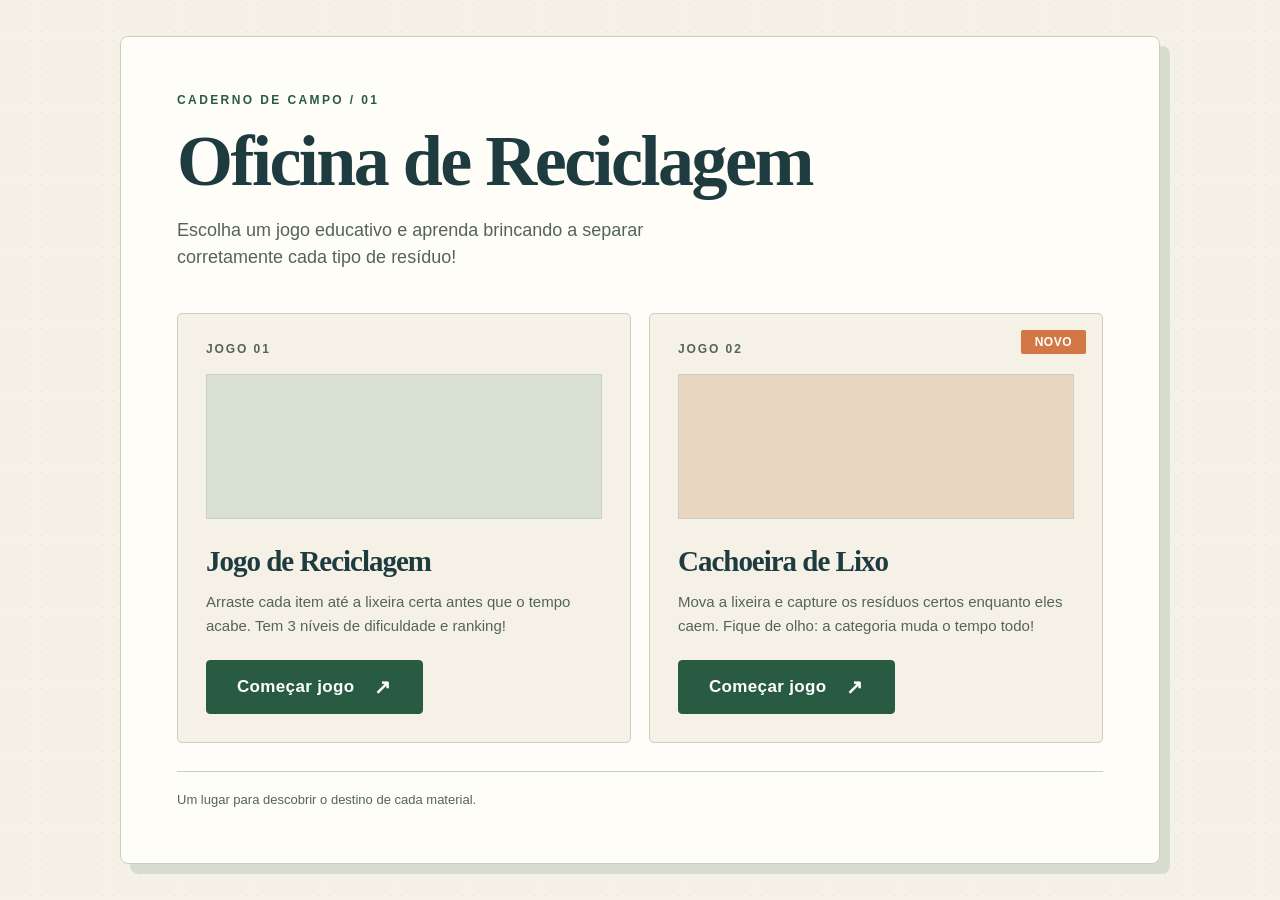
==== commit 90b08832: "Redesenha identidade visual dos jogos de reciclagem Aplica as alteracoes do patch 03dc9b4: menu, jog" ====
--- a/src/main/resources/static/index.html
+++ b/src/main/resources/static/index.html
@@ -1,201 +1,202 @@
-<!DOCTYPE html>
-<html lang="pt-BR">
-<head>
-    <meta charset="UTF-8">
-    <meta name="viewport" content="width=device-width, initial-scale=1.0">
-    <title>♻️ Jogos de Reciclagem</title>
-
-    <style>
-
-        *{
-            margin:0;
-            padding:0;
-            box-sizing:border-box;
-            font-family:'Segoe UI',Tahoma,Geneva,Verdana,sans-serif;
-        }
-
-        body{
-            background:url('images/backgroud/fundo-jogo.jpg');
-            background-size:cover;
-            background-position:center;
-            background-repeat:no-repeat;
-            min-height:100vh;
-            display:flex;
-            justify-content:center;
-            align-items:center;
-            padding:10px;
-        }
-
-        .hub-container{
-            background:#f0f7e6;
-            border-radius:35px;
-            padding:35px 30px;
-            box-shadow:0 20px 40px rgba(0,0,0,0.3);
-            max-width:900px;
-            width:100%;
-            max-height:calc(100vh - 20px);
-            overflow:auto;
-        }
-
-        .hub-header{
-            text-align:center;
-            margin-bottom:30px;
-        }
-
-        .hub-header h1{
-            color:#1e3c3f;
-            font-size:42px;
-            text-shadow:2px 2px 4px rgba(0,0,0,0.1);
-            margin-bottom:12px;
-        }
-
-        .hub-header p{
-            color:#2d5a5e;
-            font-size:17px;
-            line-height:1.5;
-            max-width:560px;
-            margin:0 auto;
-        }
-
-        .jogos-grid{
-            display:grid;
-            grid-template-columns:1fr 1fr;
-            gap:24px;
-        }
-
-        .jogo-card{
-            position:relative;
-            background:white;
-            border-radius:30px;
-            padding:28px 22px;
-            text-align:center;
-            box-shadow:0 10px 25px rgba(0,0,0,0.12);
-            border:3px solid #d9e6d9;
-            display:flex;
-            flex-direction:column;
-            align-items:center;
-            transition:transform 0.3s, box-shadow 0.3s, border-color 0.3s;
-        }
-
-        .jogo-card:hover{
-            transform:translateY(-6px);
-            box-shadow:0 18px 32px rgba(0,0,0,0.18);
-            border-color:#ffb347;
-        }
-
-        .jogo-card-badge{
-            position:absolute;
-            top:-12px;
-            right:18px;
-            background:#ff6f61;
-            color:white;
-            font-size:12px;
-            font-weight:bold;
-            padding:5px 14px;
-            border-radius:20px;
-            box-shadow:0 4px 10px rgba(0,0,0,0.2);
-            letter-spacing:0.5px;
-        }
-
-        .jogo-card-icone{
-            font-size:60px;
-            margin-bottom:14px;
-            line-height:1;
-        }
-
-        .jogo-card h2{
-            color:#1e3c3f;
-            font-size:22px;
-            margin-bottom:10px;
-        }
-
-        .jogo-card p{
-            color:#4a8b8f;
-            font-size:14px;
-            line-height:1.5;
-            margin-bottom:22px;
-            flex-grow:1;
-        }
-
-        .jogar-btn{
-            display:inline-flex;
-            align-items:center;
-            gap:8px;
-            background:#4CAF50;
-            color:white;
-            text-decoration:none;
-            padding:14px 30px;
-            border-radius:30px;
-            font-weight:bold;
-            font-size:17px;
-            box-shadow:0 5px 15px rgba(0,0,0,0.2);
-            transition:transform 0.2s, background 0.2s;
-        }
-
-        .jogar-btn:hover{
-            background:#45a049;
-            transform:scale(1.05);
-        }
-
-        .jogar-btn:active{
-            transform:scale(0.94);
-        }
-
-        .hub-footer{
-            text-align:center;
-            color:#4a8b8f;
-            font-size:13px;
-            margin-top:28px;
-        }
-
-        @media (max-width:700px){
-            .jogos-grid{
-                grid-template-columns:1fr;
-            }
-
-            .hub-header h1{
-                font-size:32px;
-            }
-
-            .hub-container{
-                padding:25px 18px;
-            }
-        }
-
-    </style>
-</head>
-
-<body>
-
-<div class="hub-container">
-
-    <div class="hub-header">
-        <h1>♻️ Jogos de Reciclagem</h1>
-        <p>Escolha um jogo educativo e aprenda brincando a separar corretamente cada tipo de resíduo!</p>
-    </div>
-
-    <div class="jogos-grid">
-
-        <div class="jogo-card">
-            <div class="jogo-card-icone">🗑️♻️</div>
-            <h2>Jogo de Reciclagem</h2>
-            <p>Arraste cada item até a lixeira certa antes que o tempo acabe. Tem 3 níveis de dificuldade e ranking!</p>
-            <a class="jogar-btn" href="jogo-reciclagem.html">🎮 JOGAR</a>
-        </div>
-
-        <div class="jogo-card">
-            <span class="jogo-card-badge">NOVO</span>
-            <div class="jogo-card-icone">🌧️♻️</div>
-            <h2>Cachoeira de Lixo</h2>
-            <p>Mova a lixeira e capture os resíduos certos enquanto eles caem. Fique de olho: a categoria muda o tempo todo!</p>
-            <a class="jogar-btn" href="cachoeira-lixo.html">🎮 JOGAR</a>
-        </div>
-
-    </div>
-
-    <p class="hub-footer">Feito para aprender brincando 🌱</p>
-
-</div>
-
-</body>
-</html>
+<!DOCTYPE html>
+<html lang="pt-BR">
+<head>
+    <meta charset="UTF-8">
+    <meta name="viewport" content="width=device-width, initial-scale=1.0">
+    <title>Oficina de Reciclagem</title>
+
+    <style>
+
+        *{
+            margin:0;
+            padding:0;
+            box-sizing:border-box;
+            font-family:'Segoe UI',Tahoma,Geneva,Verdana,sans-serif;
+        }
+
+        body{
+            background:url('images/backgroud/fundo-jogo.jpg');
+            background-size:cover;
+            background-position:center;
+            background-repeat:no-repeat;
+            min-height:100vh;
+            display:flex;
+            justify-content:center;
+            align-items:center;
+            padding:10px;
+        }
+
+        .hub-container{
+            background:#f0f7e6;
+            border-radius:35px;
+            padding:35px 30px;
+            box-shadow:0 20px 40px rgba(0,0,0,0.3);
+            max-width:900px;
+            width:100%;
+            max-height:calc(100vh - 20px);
+            overflow:auto;
+        }
+
+        .hub-header{
+            text-align:center;
+            margin-bottom:30px;
+        }
+
+        .hub-header h1{
+            color:#1e3c3f;
+            font-size:42px;
+            text-shadow:2px 2px 4px rgba(0,0,0,0.1);
+            margin-bottom:12px;
+        }
+
+        .hub-header p{
+            color:#2d5a5e;
+            font-size:17px;
+            line-height:1.5;
+            max-width:560px;
+            margin:0 auto;
+        }
+
+        .jogos-grid{
+            display:grid;
+            grid-template-columns:1fr 1fr;
+            gap:24px;
+        }
+
+        .jogo-card{
+            position:relative;
+            background:white;
+            border-radius:30px;
+            padding:28px 22px;
+            text-align:center;
+            box-shadow:0 10px 25px rgba(0,0,0,0.12);
+            border:3px solid #d9e6d9;
+            display:flex;
+            flex-direction:column;
+            align-items:center;
+            transition:transform 0.3s, box-shadow 0.3s, border-color 0.3s;
+        }
+
+        .jogo-card:hover{
+            transform:translateY(-6px);
+            box-shadow:0 18px 32px rgba(0,0,0,0.18);
+            border-color:#ffb347;
+        }
+
+        .jogo-card-badge{
+            position:absolute;
+            top:-12px;
+            right:18px;
+            background:#ff6f61;
+            color:white;
+            font-size:12px;
+            font-weight:bold;
+            padding:5px 14px;
+            border-radius:20px;
+            box-shadow:0 4px 10px rgba(0,0,0,0.2);
+            letter-spacing:0.5px;
+        }
+
+        .jogo-card-icone{
+            font-size:60px;
+            margin-bottom:14px;
+            line-height:1;
+        }
+
+        .jogo-card h2{
+            color:#1e3c3f;
+            font-size:22px;
+            margin-bottom:10px;
+        }
+
+        .jogo-card p{
+            color:#4a8b8f;
+            font-size:14px;
+            line-height:1.5;
+            margin-bottom:22px;
+            flex-grow:1;
+        }
+
+        .jogar-btn{
+            display:inline-flex;
+            align-items:center;
+            gap:8px;
+            background:#4CAF50;
+            color:white;
+            text-decoration:none;
+            padding:14px 30px;
+            border-radius:30px;
+            font-weight:bold;
+            font-size:17px;
+            box-shadow:0 5px 15px rgba(0,0,0,0.2);
+            transition:transform 0.2s, background 0.2s;
+        }
+
+        .jogar-btn:hover{
+            background:#45a049;
+            transform:scale(1.05);
+        }
+
+        .jogar-btn:active{
+            transform:scale(0.94);
+        }
+
+        .hub-footer{
+            text-align:center;
+            color:#4a8b8f;
+            font-size:13px;
+            margin-top:28px;
+        }
+
+        @media (max-width:700px){
+            .jogos-grid{
+                grid-template-columns:1fr;
+            }
+
+            .hub-header h1{
+                font-size:32px;
+            }
+
+            .hub-container{
+                padding:25px 18px;
+            }
+        }
+
+    </style>
+    <link rel="stylesheet" href="css/identidade.css">
+</head>
+
+<body>
+
+<div class="hub-container">
+
+    <div class="hub-header">
+        <h1>Oficina de Reciclagem</h1>
+        <p>Escolha um jogo educativo e aprenda brincando a separar corretamente cada tipo de resíduo!</p>
+    </div>
+
+    <div class="jogos-grid">
+
+        <div class="jogo-card" data-num="JOGO 01">
+            <div class="jogo-card-icone"></div>
+            <h2>Jogo de Reciclagem</h2>
+            <p>Arraste cada item até a lixeira certa antes que o tempo acabe. Tem 3 níveis de dificuldade e ranking!</p>
+            <a class="jogar-btn" href="jogo-reciclagem.html">Começar jogo</a>
+        </div>
+
+        <div class="jogo-card" data-num="JOGO 02">
+            <span class="jogo-card-badge">NOVO</span>
+            <div class="jogo-card-icone"></div>
+            <h2>Cachoeira de Lixo</h2>
+            <p>Mova a lixeira e capture os resíduos certos enquanto eles caem. Fique de olho: a categoria muda o tempo todo!</p>
+            <a class="jogar-btn" href="cachoeira-lixo.html">Começar jogo</a>
+        </div>
+
+    </div>
+
+    <p class="hub-footer">Um lugar para descobrir o destino de cada material.</p>
+
+</div>
+
+</body>
+</html>
--- a/src/main/resources/static/css/identidade.css
+++ b/src/main/resources/static/css/identidade.css
@@ -0,0 +1,76 @@
+/* Identidade visual: oficina de reciclagem. A cor das lixeiras segue o código de materiais. */
+:root{--papel:#f5f1e7;--claro:#fffdf7;--tinta:#20332b;--suave:#54645a;--linha:#c9d0c1;--verde:#295b43;--laranja:#d37845}
+html{background:var(--papel)}
+body{background:var(--papel)!important;color:var(--tinta);padding:24px!important}
+body::before{content:"";position:fixed;inset:0;pointer-events:none;opacity:.35;background-image:radial-gradient(#b1ad99 0.65px,transparent .65px);background-size:9px 9px}
+body,button,input,a{font-family:Trebuchet MS,Arial,sans-serif!important}
+button,a,input{touch-action:manipulation}
+button:focus-visible,a:focus-visible,input:focus-visible{outline:3px solid var(--laranja)!important;outline-offset:3px}
+.hub-container,.game-container{position:relative;background:var(--claro)!important;border:1px solid var(--linha);border-radius:8px!important;box-shadow:10px 10px 0 #d8decf!important;max-height:none!important;overflow:visible!important}
+.hub-container{max-width:1040px!important;padding:56px!important}
+.game-container{padding:32px!important}
+h1,h2,h3{font-family:Georgia,serif!important;letter-spacing:-.035em;color:var(--tinta)}
+.hub-header{text-align:left!important;max-width:720px;margin-bottom:42px!important}
+.hub-header::before,.start-menu::before,.tela-inicio::before{content:"CADERNO DE CAMPO  /  01";display:block;color:var(--verde);font:700 12px Trebuchet MS,Arial,sans-serif;letter-spacing:.2em;margin-bottom:18px}
+.hub-header h1{font-size:clamp(38px,6vw,72px)!important;line-height:1.02;text-shadow:none!important;margin-bottom:18px!important}
+.hub-header p{margin:0!important;color:var(--suave)!important;font-size:18px!important}
+.jogos-grid{gap:18px!important}
+.jogo-card{align-items:flex-start!important;text-align:left!important;background:var(--papel)!important;border:1px solid var(--linha)!important;border-radius:5px!important;box-shadow:none!important;padding:28px!important;overflow:hidden}
+.jogo-card:hover{transform:translateY(-3px)!important;box-shadow:5px 5px 0 var(--linha)!important;border-color:var(--verde)!important}
+.jogo-card::before{content:attr(data-num);font:700 12px Trebuchet MS,Arial,sans-serif;letter-spacing:.16em;color:var(--suave);margin-bottom:18px}
+.jogo-card-icone{display:block;width:100%;height:145px;margin:0 0 26px!important;background-color:#d8e1d2;background-position:center;background-repeat:no-repeat;background-size:contain;border:1px solid var(--linha);font-size:0!important}
+.jogo-card:first-child .jogo-card-icone{background-image:url('../images/lixeiras/Papel.jpeg')}
+.jogo-card:nth-child(2) .jogo-card-icone{background-image:url('../images/lixeiras/Plástico.jpeg');background-color:#ead7c2}
+.jogo-card h2{font-size:29px!important;margin-bottom:12px!important}
+.jogo-card p{color:var(--suave)!important;font-size:15px!important;line-height:1.6!important}
+.jogo-card-badge{top:16px!important;right:16px!important;background:var(--laranja)!important;border-radius:2px!important;box-shadow:none!important}
+.jogar-btn,.menu-btn,.btn-primario,.btn-secundario,.reset-btn,.next-round-btn{background:var(--verde)!important;color:#fff!important;border:1px solid var(--verde)!important;border-radius:4px!important;box-shadow:none!important;text-transform:none!important;letter-spacing:.02em;font-weight:700!important;transition:background .2s,transform .2s!important}
+.jogar-btn:hover,.menu-btn:hover,.btn-primario:hover,.btn-secundario:hover,.reset-btn:hover,.next-round-btn:hover{background:#193b2b!important;transform:translateY(-2px)!important}
+.jogar-btn::after{content:'↗';margin-left:12px;font-size:20px}
+.hub-footer{color:var(--suave)!important;text-align:left!important;border-top:1px solid var(--linha);padding-top:20px}
+.start-menu,.tela-inicio{text-align:left!important;padding:56px 16px 24px!important}
+.start-menu::before,.tela-inicio::before{content:"OFICINA DE RECICLAGEM  /  JOGAR"}
+.start-menu h1,.tela-inicio h1{font-size:clamp(34px,5vw,54px)!important;line-height:1.05;color:var(--tinta)!important;text-shadow:none!important;margin-bottom:20px!important}
+.subtitulo,.start-menu p{color:var(--suave)!important;line-height:1.6}
+.name-input{background:#fff!important;border:1px solid #9daa9b!important;border-radius:4px!important;box-shadow:none!important;color:var(--tinta)!important;max-width:100%;text-align:left!important}
+.name-input::placeholder{color:#65766a}
+.dificuldade-section{background:var(--papel)!important;border:1px solid var(--linha)!important;border-radius:4px!important;box-shadow:none!important;text-align:left!important}
+.dificuldade-label{color:var(--tinta)!important}
+.dificuldade-btn{background:var(--claro)!important;color:var(--tinta)!important;border:1px solid var(--linha)!important;border-radius:4px!important;box-shadow:none!important}
+.dificuldade-btn.active{background:#e0ebdd!important;border:2px solid var(--verde)!important;color:var(--tinta)!important}
+.dificuldade-btn span{color:var(--suave)!important}
+.ranking-btn,.tutorial-btn,.btn-ranking,.btn-secundario{background:transparent!important;color:var(--verde)!important}
+.ranking-btn:hover,.tutorial-btn:hover,.btn-ranking:hover,.btn-secundario:hover{color:#fff!important}
+.sound-btn,.icon-btn,.manual-btn,.btn-pausar{background:var(--papel)!important;color:var(--tinta)!important;border:1px solid var(--linha)!important;border-radius:4px!important;box-shadow:none!important}
+.header,.hud{background:var(--tinta)!important;border-radius:4px!important;gap:8px}
+.round-info,.score-info,.attempts-info,.timer-info,.hud-pill{border-radius:3px!important;box-shadow:none!important}
+.lixeira-section,.itens-section,.item-card,.item-option,.message-area,.final-score,.ranking-table-wrap{border-radius:4px!important;box-shadow:none!important}
+.lixeira-section{background:#e5eadf!important;border:1px solid var(--linha)}
+.lixeira-title,.itens-section h3{color:var(--tinta)!important}
+.modal-container{background:var(--claro)!important;border-radius:6px!important;box-shadow:8px 8px 0 #87958a!important}
+.ranking-tabs button,.nav-tab{border-radius:3px!important}
+.instrucoes-lista{background:var(--papel)!important;color:var(--tinta)!important;border:1px solid var(--linha);border-radius:4px!important}
+.area-jogo{border-radius:4px!important}
+#finalScoreDisplay,.pontuacao-final{color:var(--verde)!important}
+@media(max-width:700px){body{padding:12px!important}.hub-container{padding:28px 22px!important}.game-container{padding:18px!important}.jogos-grid{grid-template-columns:1fr!important}.jogo-card-icone{height:120px}.header,.hud{flex-wrap:wrap}.start-menu,.tela-inicio{padding-top:60px!important}}
+@media(prefers-reduced-motion:reduce){*,*::before,*::after{animation-duration:.01ms!important;transition-duration:.01ms!important;scroll-behavior:auto!important}}
+/* Manual: mesma linguagem editorial, com cores funcionais das categorias. */
+.manual-root{background:var(--claro)!important;color:var(--tinta)!important}
+.hero{background:var(--tinta)!important;text-align:left!important;padding:48px clamp(20px,5vw,60px)!important}
+.hero::before,.hero::after{display:none!important}
+.hero-badge{background:transparent!important;border:1px solid #9ab8a4;border-radius:3px!important;letter-spacing:.14em!important}
+.hero h1{font:700 clamp(32px,5vw,54px) Georgia,serif!important;letter-spacing:-.04em}
+.hero p{color:#e3ebdf!important}
+.hero-icons{justify-content:flex-start!important}
+.bin-pill{border-radius:3px!important}
+.nav-tabs{background:var(--papel)!important;border-bottom:1px solid var(--linha);padding:10px 20px!important}
+.nav-tab{background:transparent!important;color:var(--tinta)!important;border-radius:3px!important}
+.nav-tab.active{background:var(--verde)!important;color:white!important}
+.step-card,.drag-demo,.score-card,.result-card,.bin-card{border-radius:4px!important;box-shadow:none!important}
+.section-title{font-family:Georgia,serif!important;color:var(--tinta)!important}
+.field-label{display:block;font-weight:700;color:var(--tinta);margin:18px 0 7px;text-align:left}
+#soundToggleBtn{font-size:0!important;min-width:42px}
+#soundToggleBtn::after{content:'SOM';font:700 11px Trebuchet MS,Arial,sans-serif;letter-spacing:.05em}
+.home-btn{font-size:12px!important;font-weight:700!important;min-width:48px;width:auto!important;padding:0 8px!important}
+
+#soundToggleBtn[aria-pressed="false"]::after{content:"MUDO"}
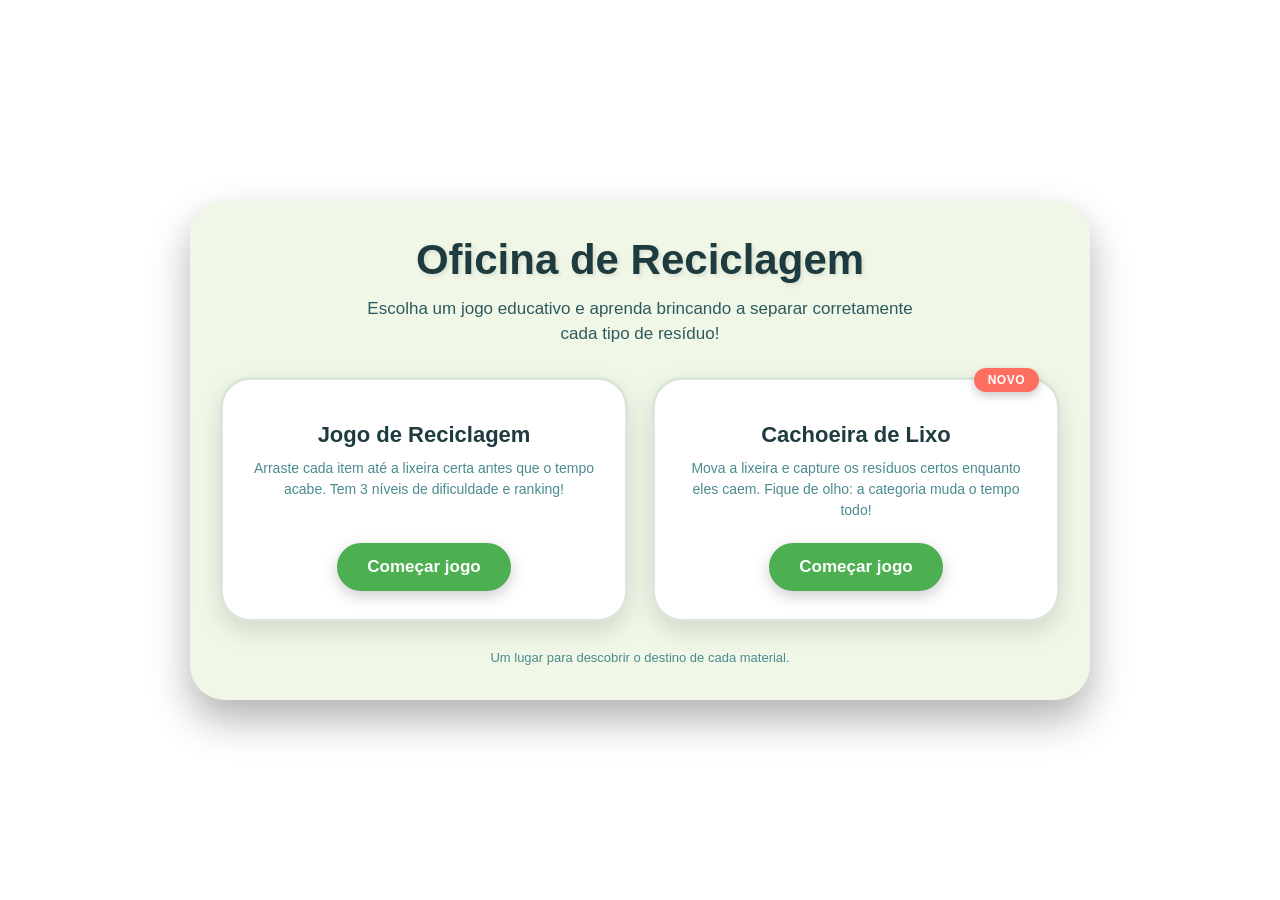
==== commit a2fa77e9: "Corrige identidade visual e navegação dos jogos Padroniza as quatro páginas com o novo design, corri" ====
--- a/src/main/resources/static/index.html
+++ b/src/main/resources/static/index.html
@@ -163,7 +163,7 @@
         }
 
     </style>
-    <link rel="stylesheet" href="css/identidade.css">
+    <link rel="stylesheet" href="/css/identidade.css?v=20260925-2">
 </head>
 
 <body>
@@ -181,7 +181,7 @@
             <div class="jogo-card-icone"></div>
             <h2>Jogo de Reciclagem</h2>
             <p>Arraste cada item até a lixeira certa antes que o tempo acabe. Tem 3 níveis de dificuldade e ranking!</p>
-            <a class="jogar-btn" href="jogo-reciclagem.html">Começar jogo</a>
+            <a class="jogar-btn" href="/jogo-reciclagem.html?v=20260925-2">Começar jogo</a>
         </div>
 
         <div class="jogo-card" data-num="JOGO 02">
@@ -189,7 +189,7 @@
             <div class="jogo-card-icone"></div>
             <h2>Cachoeira de Lixo</h2>
             <p>Mova a lixeira e capture os resíduos certos enquanto eles caem. Fique de olho: a categoria muda o tempo todo!</p>
-            <a class="jogar-btn" href="cachoeira-lixo.html">Começar jogo</a>
+            <a class="jogar-btn" href="/cachoeira-lixo.html?v=20260925-2">Começar jogo</a>
         </div>
 
     </div>
